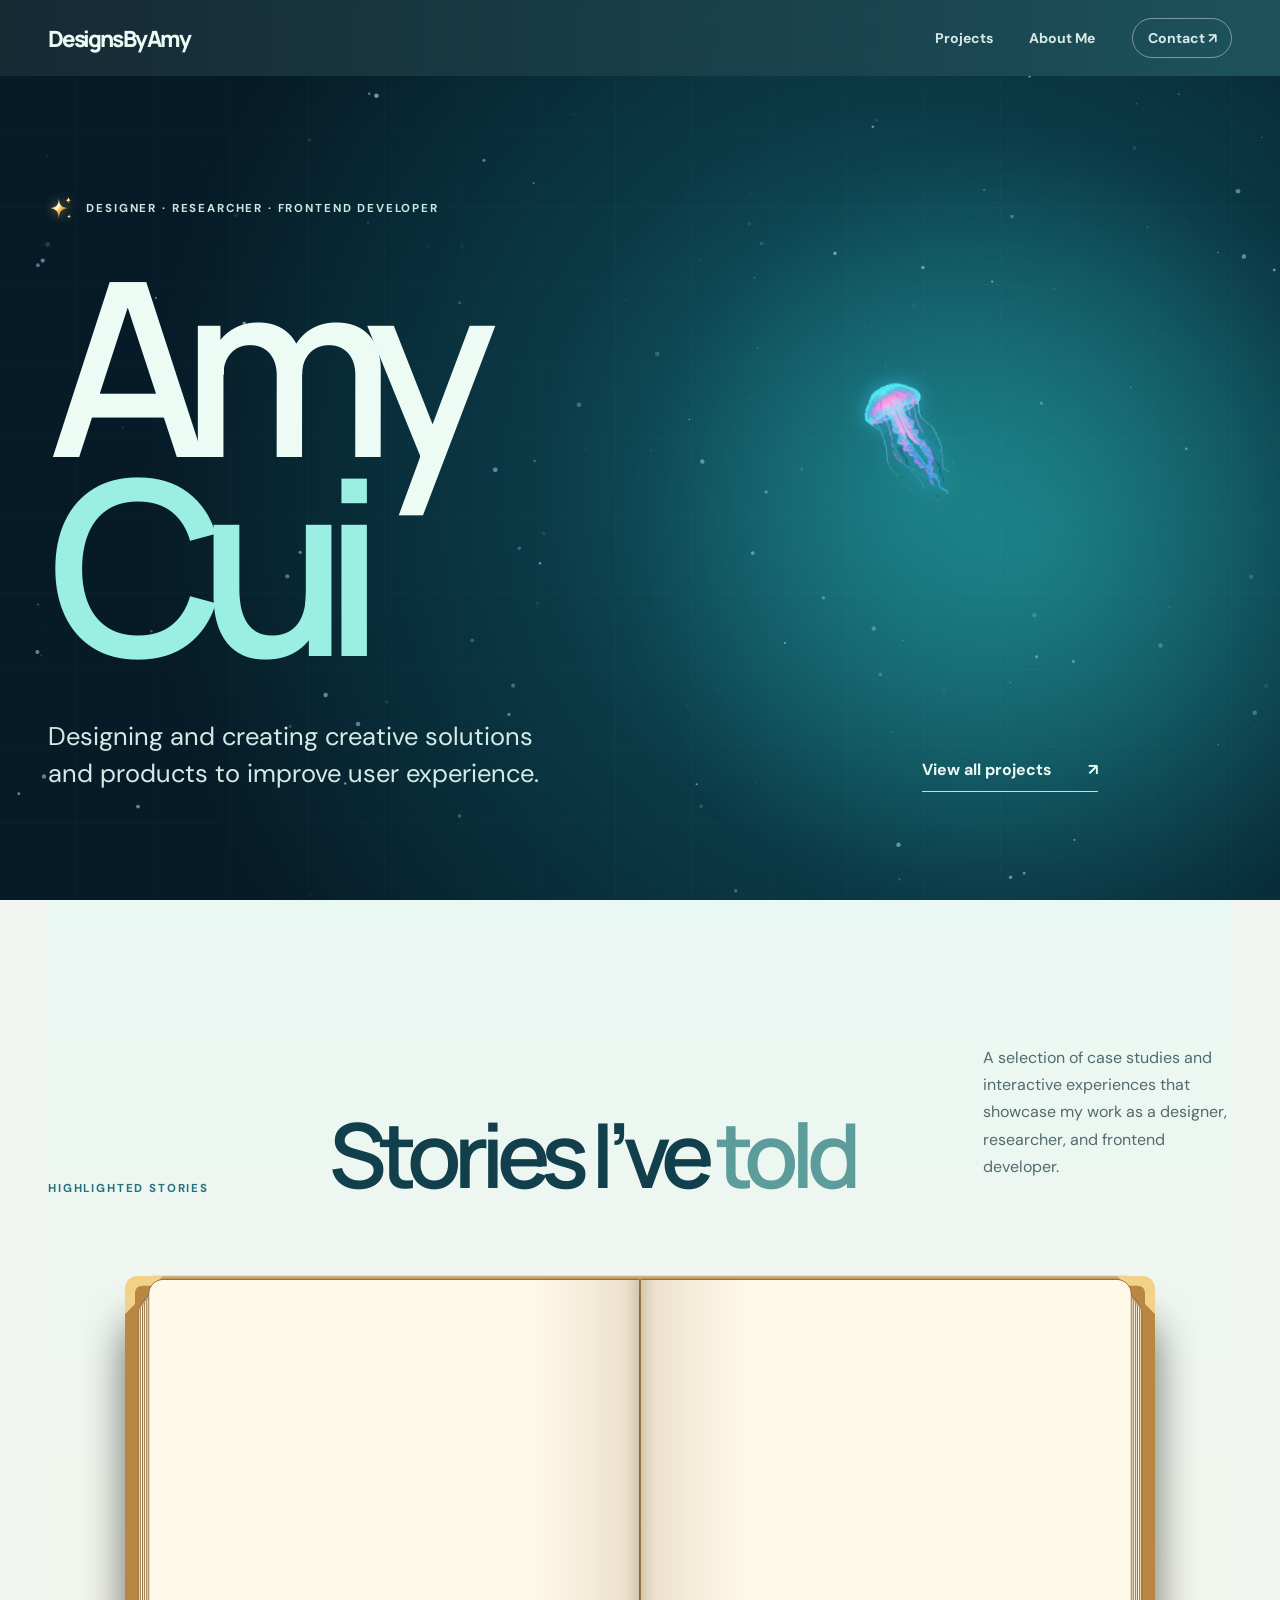
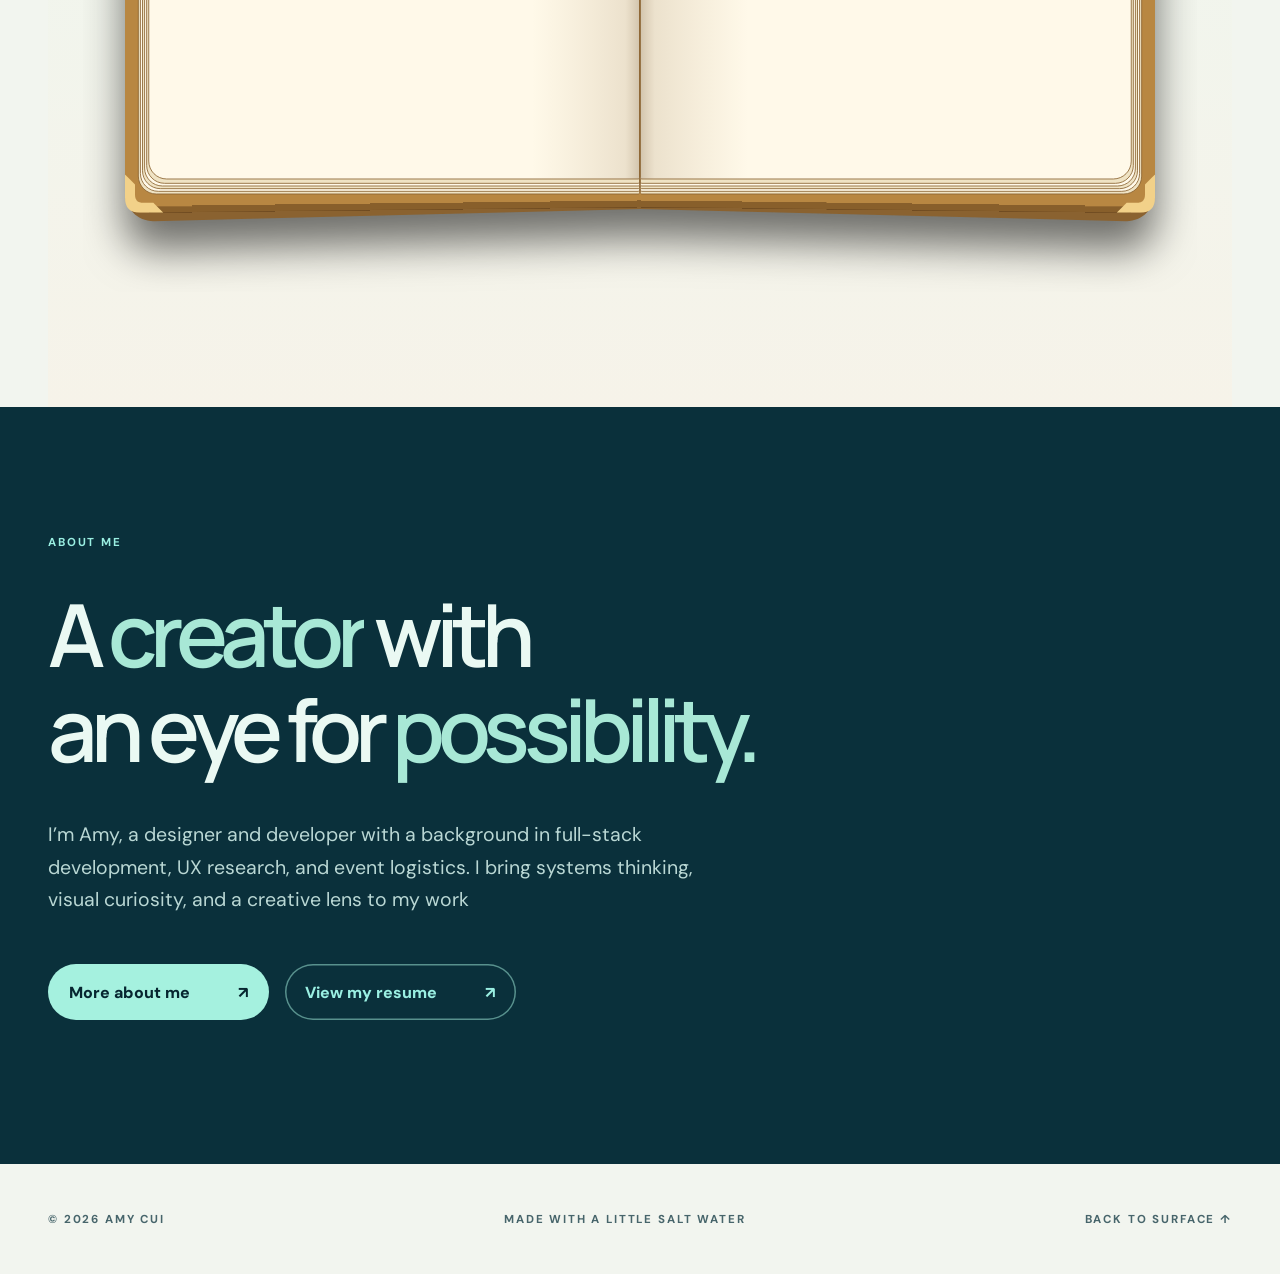
==== index.html @ 1ec5eb4d "Homepage book: cover opening, then riffle through 7 pages before the first spread The first spread, " ====
<!doctype html>
<html lang="en">
  <head>
    <meta charset="utf-8" />
    <meta name="viewport" content="width=device-width,initial-scale=1" />
    <meta name="theme-color" content="#061b27" />
    <meta
      name="description"
      content="Amy Cui — designer, researcher, and frontend developer."
    />
    <title>Amy Cui — Design in motion</title>
    <link rel="stylesheet" href="styles.css?v=41" />
    <script src="script.js?v=41" defer></script>
  </head>
  <body class="home-page">
    <a class="skip-link" href="#featured">Skip to featured projects</a>
    <div class="intro" aria-hidden="true">
      <div
        class="amy-puzzle"
        role="img"
        aria-label="Puzzle pieces spelling Amy Cui"
      >
        <svg class="puzzle-piece p1" viewBox="0 0 100 100">
          <path
            d="M8 8 H100 v27 c11.28,-13.95 24,-2.1 24,15s-12.72,28.95 -24,15 v27 H8 V8 z"
          />
          <text x="50" y="62">A</text></svg
        ><svg class="puzzle-piece p2" viewBox="0 0 100 100">
          <path
            d="M0 8 H100 v27 c11.28,-13.95 24,-2.1 24,15s-12.72,28.95 -24,15 v27 H0 v-27 c11.28,13.95 24,2.1 24,-15s-12.72,-28.95 -24,-15 v-27 z"
          />
          <text x="50" y="62">M</text></svg
        ><svg class="puzzle-piece p3" viewBox="0 0 100 100">
          <path
            d="M0 8 H92 V92 H0 v-27 c11.28,13.95 24,2.1 24,-15s-12.72,-28.95 -24,-15 v-27 z"
          />
          <text x="50" y="62">Y</text></svg
        ><svg class="puzzle-piece p4" viewBox="0 0 100 100">
          <path
            d="M8 8 H100 v27 c11.28,-13.95 24,-2.1 24,15s-12.72,28.95 -24,15 v27 H8 V8 z"
          />
          <text x="50" y="62">C</text></svg
        ><svg class="puzzle-piece p5" viewBox="0 0 100 100">
          <path
            d="M0 8 H100 v27 c11.28,-13.95 24,-2.1 24,15s-12.72,28.95 -24,15 v27 H0 v-27 c11.28,13.95 24,2.1 24,-15s-12.72,-28.95 -24,-15 v-27 z"
          />
          <text x="50" y="62">U</text></svg
        ><svg class="puzzle-piece p6" viewBox="0 0 100 100">
          <path
            d="M0 8 H92 V92 H0 v-27 c11.28,13.95 24,2.1 24,-15s-12.72,-28.95 -24,-15 v-27 z"
          />
          <text x="50" y="62">I</text>
        </svg>
      </div>
      <span>FINDING MY FIT IN LIFE</span>
    </div>
    <header class="site-nav">
      <div class="wrap nav-inner">
        <a class="logo" href="index.html" aria-label="Designs By Amy home">Designs By Amy</a>
        <nav aria-label="Main navigation">
          <a href="projects.html">Projects</a><a href="about.html">About Me</a><a href="contact.html">Contact <span aria-hidden="true">↗</span></a>
        </nav>
      </div>
    </header>
    <main>
      <section class="hero" id="top" aria-labelledby="hero-title">
        <canvas id="particles" aria-hidden="true"></canvas>
        <div class="hero-glow" aria-hidden="true"></div>
        <div class="hero-jelly" aria-hidden="true">
          <div class="jelly-body">
            <img src="assets/jellyfish.svg" alt="" /><svg
              class="jelly-bolts"
              viewBox="0 0 46.5 63.75"
              fill="none"
              stroke="#fff59a"
              stroke-width="1.2"
            >
              <path d="M2 6l4 3-3 3 4 3" />
              <path d="M44 4l-4 4 3 2-4 4" />
              <path d="M4 30l-4 4 3 2-3 4" />
              <path d="M40 32l4 4-3 2 4 4" />
            </svg>
          </div>
        </div>
        <div class="hero-inner wrap">
          <p class="eyebrow">
            <svg class="sparkle" viewBox="0 0 40 40" aria-hidden="true">
              <defs>
                <linearGradient
                  id="sparkle-metal"
                  x1="0"
                  y1="0"
                  x2=".6"
                  y2=".6"
                  spreadMethod="reflect"
                >
                  <stop offset="0" stop-color="#c4822f" />
                  <stop offset=".4" stop-color="#ffd77f" />
                  <stop offset=".55" stop-color="#fffdf0" />
                  <stop offset=".7" stop-color="#ffc659" />
                  <stop offset="1" stop-color="#d08c33" />
                  <animateTransform
                    attributeName="gradientTransform"
                    type="translate"
                    values="0 0;1.2 1.2"
                    dur="2.4s"
                    repeatCount="indefinite"
                  />
                </linearGradient>
              </defs>
              <path
                fill="url(#sparkle-metal)"
                d="M17 4C18 14 20 17 30 19 20 21 18 24 17 36 16 24 14 21 4 19 14 17 16 14 17 4Z"
              />
              <path
                class="s-small"
                fill="url(#sparkle-metal)"
                d="M32 1C32.5 5 33.5 6 37 6.5 33.5 7 32.5 8 32 12 31.5 8 30.5 7 27 6.5 30.5 6 31.5 5 32 1Z"
              />
              <path
                class="s-small"
                fill="url(#sparkle-metal)"
                d="M33 28C33.4 31 34 31.6 36.5 32 34 32.4 33.4 33 33 36 32.6 33 32 32.4 29.5 32 32 31.6 32.6 31 33 28Z"
              />
            </svg>
            DESIGNER · RESEARCHER · FRONTEND DEVELOPER
          </p>
          <h1 id="hero-title">
            <span>Amy</span><span><em>Cui</em></span>
          </h1>
          <div class="hero-bottom">
            <p>
              Designing and creating creative solutions and products to improve
              user experience.
            </p>
            <a class="explore-link" href="projects.html"
              >View all projects <span>↗</span></a
            >
          </div>
        </div>
      </section>
      <section
        class="book-stories wrap"
        id="featured"
        aria-labelledby="work-title"
      >
        <div class="story-heading reveal">
          <p class="label">HIGHLIGHTED STORIES</p>
          <h2 id="work-title">Stories I’ve <em>told</em></h2>
          <p>
            A selection of case studies and interactive experiences that
            showcase my work as a designer, researcher, and frontend developer.
          </p>
        </div>
        <div class="storybook reveal" data-storybook>
          <button
            class="book-arrow book-arrow-prev"
            type="button"
            aria-label="Previous story"
          ><svg viewBox="0 0 24 24" aria-hidden="true"><path d="M14.5 5 7.5 12l7 7"/></svg></button>
          <div class="pixel-book">
            <img class="book-art" src="assets/book-home.svg" alt="" aria-hidden="true" width="1440" height="825" />
            <div class="book-cover" aria-hidden="true"><img src="assets/book-cover.svg" alt="" /><i></i></div>
            <div
              class="book-carousel"
              tabindex="0"
              aria-label="Case studies, scroll sideways to turn the page"
            >
              <section class="book-scene" data-story="0">
                <div class="page-container">
                  <div class="book-left">
                    <img
                      class="book-page-mockup"
                      src="assets/dnd/origin-mockup.webp"
                      alt="Origin character creator shown on a desktop monitor and a phone"
                      width="871"
                      height="825"
                    />
                  </div>
                  <div class="book-right">
                    <h3>Origin</h3>
                    <p>
                      An interactive web experience that allows users to easily create
                      their own Dungeons & Dragons character, with a focus on
                      accessibility and usability.
                    </p>
                    <span class="book-tags"
                      ><b>#Frontend</b><b>#Interaction Design</b><b>#Passion Project</b></span
                    ><a class="book-cta" href="dndcreation.html">View Story <span>↗</span></a>
                  </div>
                </div>
              </section>
              <section class="book-scene" data-story="1">
                <div class="page-container">
                  <div class="book-left"></div>
                  <div class="book-right">
                    <h3>HabitU</h3>
                    <p>
                      A conceptual mobile app that helps users build healthy habits through
                      research-backed habit formation techniques and a
                      personalized experience.
                    </p>
                    <span class="book-tags"
                      ><b>#UX Research</b><b>#Product Design</b
                      ><b>#Student Project</b></span
                    ><a class="book-cta" href="habitu.html">View Story <span>↗</span></a>
                  </div>
                </div>
              </section>
              <section class="book-scene" data-story="2">
                <div class="page-container">
                  <div class="book-left">
                    <div class="book-posters">
                      <img src="assets/Graphic%20Design%20Work/tea-party.webp" alt="Tea party event poster" loading="lazy" />
                      <img src="assets/Graphic%20Design%20Work/galentines.webp" alt="Galentine's event invitation" loading="lazy" />
                      <img src="assets/Graphic%20Design%20Work/picnic-in-the-park.webp" alt="Picnic in the park event poster" loading="lazy" />
                    </div>
                  </div>
                  <div class="book-right">
                    <h3>Graphic Design</h3>
                    <p>
                      Invitations and posters made for the community events I host,
                      from potlucks and picnics to tea parties, each one setting the
                      mood before guests arrive.
                    </p>
                    <span class="book-tags"><b>#Graphic Design</b><b>#Event Branding</b><b>#Print</b></span
                    ><a class="book-cta" href="event-graphics.html">View Story <span>↗</span></a>
                  </div>
                </div>
              </section>
            </div>
            <div
              class="book-popup is-hidden"
              role="img"
              aria-label="HabitU app screens popping out of the page"
            >
              <img
                class="popup-phone-1"
                src="assets/HabitU%20Assets/habitu-phone-1.svg"
                alt=""
              /><img
                class="popup-phone-2"
                src="assets/HabitU%20Assets/habitu-phone-2.svg"
                alt=""
              /><img
                class="popup-phone-3"
                src="assets/HabitU%20Assets/habitu-phone-3.svg"
                alt=""
              />
            </div>
          </div>
          <button
            class="book-arrow book-arrow-next"
            type="button"
            aria-label="Next story"
          ><svg viewBox="0 0 24 24" aria-hidden="true"><path d="M9.5 5l7 7-7 7"/></svg></button>
        </div>
      </section>
      <section class="about-section" id="about" aria-labelledby="about-title">
        <div class="wrap about-grid">
          <p class="label">ABOUT ME</p>
          <div>
            <h2 id="about-title">
              <span class="word-article" aria-hidden="true">A</span> <span class="word-cycle" aria-hidden="true"><span><em>creator</em><em data-article="An">artist</em><em>developer</em></span></span><span class="sr-only">A creator, artist and developer</span> with<br />an eye for <em>possibility.</em>
            </h2>
            <p>
              I’m Amy, a designer and developer with a background in full-stack
              development, UX research, and event logistics. I bring systems
              thinking, visual curiosity, and a creative lens to my work
            </p>
            <div class="about-ctas">
              <a class="primary-cta" href="about.html"
                >More about me <span>↗</span></a
              ><a class="primary-cta ghost-cta" href="assets/resume.pdf" target="_blank" rel="noopener"
                >View my resume <span>↗</span></a
              >
            </div>
          </div>
        </div>
      </section>
    </main>
    <footer class="footer wrap">
      <span>© <span id="year">2026</span> AMY CUI</span
      ><span>MADE WITH A LITTLE SALT WATER</span
      ><a href="#top">BACK TO SURFACE ↑</a>
    </footer>
  </body>
</html>
---- styles.css ----
@import url("https://fonts.googleapis.com/css2?family=DM+Sans:wght@400;500;600;700&family=Manrope:wght@400;500;600;700;800&display=swap");
:root {
  --ink: #071d28;
  --deep: #061b27;
  --sea: #0d4954;
  --foam: #ecfbf4;
  --aqua: #9aefe2;
  --paper: #f2f5ef;
  --muted: #a6bec2;
  /* accent trio: tags, highlights, illustrations */
  --mint: #a8e8d6;
  --pink: #ffabf9;
  --orange: #ffbf5f;
}
* {
  box-sizing: border-box;
}
html {
  scroll-behavior: smooth;
}
body {
  margin: 0;
  background: var(--paper);
  color: var(--ink);
  font-family: "DM Sans", sans-serif;
}
a {
  color: inherit;
  text-decoration: none;
}
button {
  font: inherit;
}
::selection {
  background: var(--aqua);
  color: var(--deep);
}
.wrap {
  width: min(100% - 6rem, 1420px);
  margin-inline: auto;
}
.skip-link {
  position: absolute;
  left: 1rem;
  top: -4rem;
  background: #fff;
  padding: 0.6rem;
  z-index: 99;
}
.skip-link:focus {
  top: 1rem;
}
.site-nav {
  height: 76px;
  position: sticky;
  top: 0;
  z-index: 20;
  background: linear-gradient(90deg, #061b27ef, #0b4450ec);
  color: var(--foam);
  backdrop-filter: blur(14px);
}
.nav-inner {
  height: 100%;
  display: flex;
  align-items: center;
  justify-content: space-between;
}
.logo {
  font:
    800 1.4rem Manrope,
    sans-serif;
  letter-spacing: -0.1em;
}
.logo span {
  font-size: 0.8rem;
  color: var(--aqua);
  vertical-align: top;
  margin-left: 0.25rem;
}
.site-nav nav {
  display: flex;
  gap: 2.3rem;
  align-items: center;
  font-size: 0.88rem;
  font-weight: 700;
}
.site-nav nav a {
  opacity: 0.9;
}
.site-nav nav a:hover {
  color: var(--aqua);
}
.site-nav nav a:last-child {
  border: 1px solid #fff7;
  border-radius: 100px;
  padding: 0.65rem 0.9rem;
}
.hero {
  /* sized by both width and height so the whole hero fits short, wide screens */
  --hero-size: clamp(4.5rem, min(20vw, 27svh), 21rem);
  min-height: calc(100svh - 76px);
  display: flex;
  flex-direction: column;
  position: relative;
  overflow: hidden;
  isolation: isolate;
  background: radial-gradient(
    circle at 72% 50%,
    #176d78,
    #0b3a47 38%,
    #061b27 77%
  );
  color: var(--foam);
}
.hero:after,
.project-visual:before {
  content: "";
  position: absolute;
  inset: 0;
  background:
    repeating-linear-gradient(0deg, transparent 0 76px, #ffffff09 77px),
    repeating-linear-gradient(90deg, transparent 0 76px, #ffffff09 77px);
  pointer-events: none;
}
.hero canvas {
  position: absolute;
  inset: 0;
  width: 100%;
  height: 100%;
  z-index: 0;
}
.hero-glow {
  position: absolute;
  width: 65vw;
  height: 65vw;
  left: 48%;
  top: 6%;
  border-radius: 50%;
  background: radial-gradient(circle, #25a2a288, transparent 67%);
  filter: blur(25px);
}
.hero-inner {
  position: relative;
  z-index: 1;
  flex: 1;
  display: flex;
  flex-direction: column;
  justify-content: center;
  padding-block: 4rem;
}
.eyebrow,
.label,
.project-meta,
.visual-no,
.hero-side-note,
.hero-coordinate,
.footer,
.case-index {
  font-size: 0.72rem;
  font-weight: 700;
  letter-spacing: 0.16em;
}
.eyebrow {
  display: flex;
  gap: 0.8rem;
  align-items: center;
  color: #c7e9e1;
}
.pulse {
  width: 7px;
  height: 7px;
  border-radius: 50%;
  background: var(--aqua);
  box-shadow:
    0 0 0 8px #a8f6df20,
    0 0 20px var(--aqua);
}
.hero h1 {
  font:
    600 var(--hero-size) / 0.82 Manrope,
    sans-serif;
  letter-spacing: -0.11em;
  margin: 2rem 0 3.4rem;
}
.hero h1 > span {
  display: block;
}
.hero h1 > span:last-child {
  display: flex;
  align-items: flex-start;
}
.hero h1 em {
  font-style: normal;
  color: var(--aqua);
}
.jellyfish {
  width: clamp(3.5rem, 6vw, 6.5rem);
  height: auto;
  margin: 0.05em 0 0 0.35em;
  overflow: visible;
  animation: jelly-float 5s ease-in-out infinite;
}
.jellyfish path:last-child {
  animation: jelly-wiggle 2s ease-in-out infinite;
}
@keyframes jelly-float {
  50% {
    transform: translateY(-18px) rotate(4deg);
  }
}
@keyframes jelly-wiggle {
  50% {
    transform: translateX(3px);
  }
}
.hero-bottom {
  display: flex;
  justify-content: space-between;
  align-items: end;
  gap: 2rem;
  max-width: 1050px;
}
.hero-bottom p {
  max-width: 530px;
  margin: 0;
  font-size: clamp(1.22rem, 2vw, 1.65rem);
  line-height: 1.45;
  color: #d4eae5;
}
.explore-link {
  white-space: nowrap;
  border-bottom: 1px solid #bde5db;
  padding-bottom: 0.7rem;
  font-weight: 700;
}
.explore-link span {
  margin-left: 2rem;
}
.hero-side-note {
  position: absolute;
  z-index: 2;
  right: 2.2rem;
  top: 45%;
  writing-mode: vertical-rl;
  color: #c0ded9;
}
.hero-coordinate {
  position: absolute;
  z-index: 2;
  bottom: 1.7rem;
  right: 3rem;
  color: #a2c3c4;
}
.intro {
  position: fixed;
  z-index: 50;
  inset: 0;
  background: var(--deep);
  color: #b9e8df;
  display: flex;
  align-items: center;
  justify-content: center;
  flex-direction: column;
  gap: 2.3rem;
  pointer-events: none;
  animation: intro-out 0.8s 2.7s forwards;
}
.amy-puzzle {
  display: flex;
  gap: 0.03em;
  font:
    800 clamp(7rem, 19vw, 17rem)/0.74 Manrope,
    sans-serif;
  letter-spacing: -0.16em;
  color: #83dbc9;
}
.amy-puzzle .piece {
  display: inline-block;
  opacity: 0;
  border: 4px solid #d2fff2;
  border-radius: 16%;
  padding: 0.08em 0.14em;
  box-shadow:
    inset 0 0 0 2px #5ebca8,
    0 0 45px #7de4cf52;
  animation: amy-lock 0.55s cubic-bezier(0.2, 0.8, 0.2, 1) forwards;
}
.pa {
  --x: -100vw;
  --y: -24vh;
  animation-delay: 0.15s;
}
.pm {
  --x: 0;
  --y: -85vh;
  animation-delay: 0.45s;
}
.py {
  --x: 100vw;
  --y: 28vh;
  animation-delay: 0.75s;
}
.intro > span {
  font-size: 0.7rem;
  text-transform: uppercase;
  letter-spacing: 0.35em;
  animation: fade-in 0.8s 1s both;
}
@keyframes amy-lock {
  from {
    opacity: 0;
    transform: translate(var(--x), var(--y)) rotate(24deg);
  }
  to {
    opacity: 1;
    transform: none;
  }
}
@keyframes fade-in {
  from {
    opacity: 0;
  }
  to {
    opacity: 1;
  }
}
@keyframes intro-out {
  to {
    opacity: 0;
    visibility: hidden;
  }
}
.work-section,
.page-content {
  padding-block: 7rem;
}
.section-heading {
  display: grid;
  grid-template-columns: 1fr 2.4fr 1fr;
  align-items: end;
  gap: 2rem;
  margin-bottom: 4.5rem;
}
.label {
  margin: 0;
  color: #23727d;
}
.section-heading h2,
.about-section h2 {
  font:
    600 clamp(3.4rem, 6.8vw, 7.2rem)/0.98 Manrope,
    sans-serif;
  letter-spacing: -0.08em;
  margin: 0;
}
.section-heading h2 em,
.about-section h2 em {
  font-style: normal;
  color: #237987;
}
.section-heading > p:last-child {
  line-height: 1.7;
  color: #536a6b;
}
.project-list,
.project-page-grid {
  display: grid;
  grid-template-columns: 1fr 1fr;
  gap: 2rem;
}
.project {
  min-width: 0;
  background: #fff;
  display: flex;
  flex-direction: column;
  overflow: hidden;
  transition:
    transform 0.35s,
    box-shadow 0.35s;
}
.project:hover {
  transform: translateY(-8px);
  box-shadow: 0 22px 55px #0a34421c;
}
.project.featured {
  grid-column: 1/-1;
  display: grid;
  grid-template-columns: 1.25fr 1fr;
}
.project-visual {
  min-height: 360px;
  position: relative;
  overflow: hidden;
  isolation: isolate;
}
.featured .project-visual {
  min-height: 560px;
}
.visual-no {
  position: absolute;
  z-index: 3;
  top: 2rem;
  left: 2rem;
  color: #e4fff1;
}
.habitu-visual {
  background: radial-gradient(
    circle at 54% 52%,
    #267b83,
    #0e4b58 43%,
    #082935 80%
  );
}
.orbital {
  position: absolute;
  border: 1px solid #8dcec575;
  border-radius: 50%;
  aspect-ratio: 1;
  left: 50%;
  top: 50%;
  transform: translate(-50%, -50%);
}
.orbital-one {
  width: 85%;
  animation: orbit 25s linear infinite;
}
.orbital-two {
  width: 62%;
  border-style: dashed;
  animation: orbit 18s linear infinite reverse;
}
@keyframes orbit {
  to {
    transform: translate(-50%, -50%) rotate(360deg);
  }
}
.visual-core {
  position: absolute;
  width: min(75%, 520px);
  left: 50%;
  top: 51%;
  transform: translate(-50%, -50%) rotate(-6deg);
  box-shadow: 0 32px 75px #00192290;
  border: 8px solid #e5efea;
  border-radius: 12px;
  overflow: hidden;
}
.visual-core img {
  display: block;
  width: 100%;
}
.character-visual {
  background: radial-gradient(circle at 50% 60%, #816b91, #304665 55%, #122d45);
}
.rune {
  position: absolute;
  left: 50%;
  top: 50%;
  transform: translate(-50%, -50%);
  font-size: 13rem;
  color: #d8f8d7;
  text-shadow: 0 0 55px #a9f8d6;
  animation: float 5s ease-in-out infinite;
}
.rune-orbit {
  position: absolute;
  inset: 13%;
  border: 1px solid #d7f5e07a;
  border-radius: 50%;
  transform: rotateX(70deg) rotate(-20deg);
}
@keyframes float {
  50% {
    transform: translate(-50%, -54%) rotate(8deg);
  }
}
.coming-visual {
  background: radial-gradient(circle at 50% 55%, #315f6b, #113544 58%, #071e2b);
}
.coming-mark {
  position: absolute;
  left: 50%;
  top: 50%;
  transform: translate(-50%, -50%);
  font:
    400 12rem/1 Manrope,
    sans-serif;
  color: #bdf9e4;
  text-shadow: 0 0 55px #a5f1df80;
  animation: float 5s ease-in-out infinite;
}
.project-tags {
  position: absolute;
  z-index: 4;
  bottom: 1.6rem;
  left: 1.8rem;
  display: flex;
  flex-wrap: wrap;
  gap: 0.45rem;
  max-width: 80%;
}
.project-tags b {
  background: #ffffffee;
  color: #0a4752;
  border-radius: 100px;
  padding: 0.48rem 0.72rem;
  font-size: 0.68rem;
  letter-spacing: 0.03em;
  box-shadow: 0 5px 18px #00263336;
}
.project-copy {
  padding: 2.6rem 2.8rem 3rem;
  display: flex;
  flex-direction: column;
}
.featured .project-copy {
  justify-content: center;
  padding: clamp(2.5rem, 5vw, 6rem);
}
.project-meta {
  display: flex;
  gap: 1.5rem;
  flex-wrap: wrap;
  color: #367780;
}
.project-meta span:first-child {
  color: #839392;
}
.project h3 {
  font:
    600 clamp(2.3rem, 3.8vw, 4.5rem)/1.04 Manrope,
    sans-serif;
  letter-spacing: -0.07em;
  margin: 2.2rem 0 1rem;
  display: flex;
  justify-content: space-between;
}
.project-copy > p {
  font-size: 1.06rem;
  line-height: 1.65;
  color: #526568;
  margin: 0 0 2.4rem;
}
.project-cta {
  margin-top: auto;
  font-weight: 700;
  border-bottom: 1px solid #aac1bc;
  padding-bottom: 0.8rem;
  display: flex;
  justify-content: space-between;
}
.about-section {
  background: #0a303b;
  color: #eaf9f3;
  padding: 8rem 0 9rem;
}
.about-grid {
  display: grid;
  gap: 2rem;
}
.about-ctas {
  display: flex;
  flex-wrap: wrap;
  gap: 1rem;
}
.primary-cta.ghost-cta {
  background: transparent;
  color: var(--aqua);
  box-shadow: inset 0 0 0 1.5px #a5f1df80;
}
.primary-cta.ghost-cta:hover,
.primary-cta.ghost-cta:focus-visible {
  background: #a5f1df;
  color: #062630;
  box-shadow: 0 10px 24px #00000040;
}
.about-grid .label {
  color: var(--aqua);
}
.about-section h2 em {
  color: var(--mint);
}
.about-grid > div > p {
  font-size: 1.22rem;
  line-height: 1.65;
  color: #b9d7d4;
  max-width: 690px;
  margin: 3rem 0;
}
.primary-cta {
  display: inline-flex;
  gap: 3rem;
  align-items: center;
  padding: 1.1rem 1.3rem;
  border-radius: 100px;
  background: #a5f1df;
  color: #062630;
  font-weight: 800;
  transition: transform 0.2s, background 0.2s, box-shadow 0.2s, color 0.2s;
}
.primary-cta span {
  transition: transform 0.2s;
}
.primary-cta:hover,
.primary-cta:focus-visible {
  background: #d2fbf0;
  transform: translateY(-3px);
  box-shadow: 0 10px 24px #00000040;
}
.primary-cta:hover span,
.primary-cta:focus-visible span {
  transform: translate(3px, -3px);
}
.footer {
  min-height: 110px;
  display: flex;
  justify-content: space-between;
  gap: 2rem;
  align-items: center;
  color: #47656b;
}
.reveal {
  opacity: 0;
  transform: translateY(30px);
  transition:
    opacity 0.8s,
    transform 0.8s;
}
.reveal.visible {
  opacity: 1;
  transform: none;
}
.page-hero {
  padding: 8rem 0 5rem;
  background: radial-gradient(circle at 77% 15%, #1a7681, #0a3441 43%, #061b27);
  color: #effdf5;
}
.page-hero h1 {
  font:
    600 clamp(4rem, 10vw, 10rem)/0.95 Manrope,
    sans-serif;
  letter-spacing: -0.09em;
  margin: 1.2rem 0;
}
.page-hero h1 em {
  font-style: normal;
  color: #a5f1df;
}
.page-hero p {
  max-width: 620px;
  font-size: 1.15rem;
  line-height: 1.7;
  color: #c6e7df;
}
.page-hero .eyebrow {
  font-size: 0.72rem;
}
.project-page-grid .project {
  min-height: 530px;
}
.event-graphic {
  background: linear-gradient(135deg, #ccf1e1, #d9eff4 46%, #649ba1);
  color: #0b4350;
}
.event-graphic:after {
  content: "EVENT\A GRAPHICS";
  white-space: pre;
  position: absolute;
  left: 2rem;
  top: 50%;
  transform: translateY(-50%);
  font:
    800 clamp(3rem, 7vw, 7rem)/0.82 Manrope,
    sans-serif;
  letter-spacing: -0.1em;
}
.about-page {
  background: #eef3ee;
}
.journey-intro h2,
.contact-grid h2 {
  font:
    600 clamp(3rem, 6vw, 6rem)/1 Manrope,
    sans-serif;
  letter-spacing: -0.08em;
  margin: 0;
}
.journey-intro p {
  font-size: 1.15rem;
  line-height: 1.75;
  color: #49666b;
  max-width: 680px;
}
.journey-section {
  background: #0a303b;
  color: #effdf5;
  padding: 7rem 0;
}
.journey-intro p {
  color: #c0dbd6;
}
.journey-board {
  margin-top: 4rem;
  position: relative;
  min-height: 420px;
  border: 1px solid #77aaa5;
  background: linear-gradient(135deg, #0a4350, #0e2739);
  padding: 3rem;
  overflow: hidden;
}
.journey-stops {
  display: grid;
  grid-template-columns: repeat(5, 1fr);
  position: relative;
  height: 340px;
  align-items: center;
  gap: 1rem;
}
.journey-stop {
  border: 0;
  border-radius: 50%;
  width: 84px;
  height: 84px;
  background: #effdf5;
  color: #0b4952;
  font:
    800 0.72rem/1.2 "DM Sans",
    sans-serif;
  letter-spacing: 0.06em;
  padding: 0.7rem;
  cursor: pointer;
  transition:
    transform 0.25s,
    background 0.25s;
  box-shadow: 0 8px 22px #00192266;
}
.journey-stop:nth-child(even) {
  align-self: end;
}
.journey-stop:hover,
.journey-stop.active {
  transform: scale(1.12);
  background: #a5f1df;
}
.journey-detail {
  position: relative;
  margin-top: 1.6rem;
  background: #effdf5;
  color: #0b3540;
  padding: 1.3rem 1.5rem;
  max-width: 720px;
  font-size: 1.05rem;
  line-height: 1.6;
}
.contact-grid {
  display: grid;
  grid-template-columns: 1.4fr 1fr;
  gap: 5rem;
  align-items: start;
}
.contact-list {
  display: grid;
  gap: 1rem;
}
.contact-list a {
  background: #fff;
  padding: 1.35rem 1.45rem;
  display: flex;
  justify-content: space-between;
  font-weight: 700;
  box-shadow: 0 10px 25px #09313a12;
}
.resume-note {
  padding: 1.5rem;
  border-left: 3px solid #50a8a4;
  background: #dff0e8;
  line-height: 1.6;
}
@media (max-width: 900px) {
  .wrap {
    width: min(100% - 3rem, 1420px);
  }
  .project.featured {
    grid-template-columns: 1fr;
  }
  .section-heading {
    grid-template-columns: 1fr 2fr;
  }
  .section-heading > p:last-child {
    grid-column: 2;
  }
  .hero-side-note {
    display: none;
  }
}
@media (max-width: 700px) {
  .wrap {
    width: min(100% - 2.25rem, 1420px);
  }
  .site-nav nav {
    gap: 0.8rem;
    font-size: 0.7rem;
  }
  .site-nav nav a:last-child {
    padding: 0.55rem 0.6rem;
  }
  .hero {
    --hero-size: clamp(4.5rem, min(24vw, 20svh), 9rem);
  }
  .hero h1 {
    margin: 2rem 0;
  }
  .jellyfish {
    width: 3.5rem;
  }
  .hero-bottom {
    display: block;
  }
  .hero-bottom p {
    margin-bottom: 2rem;
    font-size: 1.18rem;
  }
  .hero-coordinate {
    left: 1.2rem;
    right: auto;
  }
  .section-heading {
    display: block;
    margin-bottom: 3rem;
  }
  .section-heading h2 {
    margin: 1rem 0;
  }
  .project-list,
  .project-page-grid,
  .contact-grid {
    grid-template-columns: 1fr;
  }
  .project.featured {
    grid-column: auto;
  }
  .featured .project-visual,
  .project-visual {
    min-height: 340px;
  }
  .project-copy,
  .featured .project-copy {
    padding: 2rem;
  }
  .project-tags {
    left: 1rem;
    bottom: 1rem;
  }
  .project-tags b {
    font-size: 0.56rem;
  }
  .about-grid {
    display: block;
  }
  .about-section {
    padding: 5rem 0;
  }
  .footer {
    padding-block: 2rem;
    min-height: 0;
    display: grid;
    gap: 0.75rem;
    font-size: 0.62rem;
  }
  .footer span:nth-child(2) {
    display: none;
  }
  .page-hero {
    padding: 6rem 0 4rem;
  }
  .journey-board {
    padding: 1.2rem;
  }
  .journey-stops {
    gap: 0.3rem;
    height: 220px;
  }
  .journey-stop {
    width: 54px;
    height: 54px;
    font-size: 0.5rem;
  }
  .journey-detail {
    font-size: 0.95rem;
  }
  .amy-puzzle {
    font-size: 7rem;
  }
}
@media (prefers-reduced-motion: reduce) {
  html {
    scroll-behavior: auto;
  }
  .intro {
    display: none;
  }
  .reveal {
    opacity: 1;
    transform: none;
  }
  * {
    transition-duration: 0.01ms !important;
    animation-duration: 0.01ms !important;
  }
}
/* Six-piece launch puzzle */
.amy-puzzle {
  display: grid;
  grid-template-columns: repeat(3, clamp(5.4rem, 11vw, 9.5rem));
  grid-template-rows: repeat(2, clamp(5.4rem, 11vw, 9.5rem));
  gap: 0;
  font-size: initial;
  letter-spacing: 0;
  color: initial;
}
.puzzle-piece {
  width: 100%;
  height: 100%;
  overflow: visible;
  opacity: 0;
  filter: drop-shadow(0 0 18px #7de4cf62);
  animation: puzzle-lock 0.52s cubic-bezier(0.2, 0.8, 0.2, 1) forwards;
}
.puzzle-piece path {
  fill: #70d6c2;
  stroke: #d4fff2;
  stroke-width: 3;
  stroke-linejoin: round;
}
.puzzle-piece text {
  fill: #062630;
  font:
    800 42px Manrope,
    sans-serif;
  text-anchor: middle;
}
.p1 {
  --x: -105vw;
  --y: -26vh;
  --r: -30deg;
  animation-delay: 0.08s;
}
.p2 {
  --x: 0;
  --y: -92vh;
  --r: 18deg;
  animation-delay: 0.32s;
}
.p3 {
  --x: 105vw;
  --y: -34vh;
  --r: 31deg;
  animation-delay: 0.56s;
}
.p4 {
  --x: -100vw;
  --y: 40vh;
  --r: 21deg;
  animation-delay: 0.8s;
}
.p5 {
  --x: 0;
  --y: 94vh;
  --r: -21deg;
  animation-delay: 1.04s;
}
.p6 {
  --x: 100vw;
  --y: 42vh;
  --r: -28deg;
  animation-delay: 1.28s;
}
@keyframes puzzle-lock {
  from {
    opacity: 0;
    transform: translate(var(--x), var(--y)) rotate(var(--r)) scale(0.75);
  }
  to {
    opacity: 1;
    transform: none;
  }
}
@media (max-width: 700px) {
  .amy-puzzle {
    grid-template-columns: repeat(3, 5.15rem);
    grid-template-rows: repeat(2, 5.15rem);
  }
}

/* Pixel jellyfish and pop-up storybook */
.hero .jellyfish{display:none}.book-stories{padding-block:8rem;background:linear-gradient(180deg,#eaf8f3 0%,#f6f3e9 100%)}.story-heading{display:grid;grid-template-columns:1fr 2.5fr 1fr;align-items:end;gap:2rem;margin-bottom:4rem}.story-heading h2{font:600 clamp(3.4rem,7vw,7.6rem)/.95 Manrope,sans-serif;letter-spacing:-.09em;margin:0;color:#113f4c}.story-heading h2 em{font-style:normal;color:#5c9d9b}.story-heading>p:last-child{line-height:1.7;color:#526b6e}.storybook{position:relative;padding:1.25rem 4.8rem 3.6rem}.book-arrow{position:absolute;z-index:10;top:50%;width:4rem;aspect-ratio:1;display:grid;place-items:center;padding:0;border:1.5px solid #ffffffd0;border-radius:50%;cursor:pointer;background:radial-gradient(circle at 32% 26%,#ffffffa0,#e8f1f540 40%,#b9cdd866 75%,#9fb8c680);-webkit-backdrop-filter:blur(10px) saturate(1.3);backdrop-filter:blur(10px) saturate(1.3);box-shadow:inset 0 2px 4px #fffd,inset 0 -6px 12px #5a7d8c1f,0 6px 16px #0a3b5a24;transform:translateY(-50%);transition:transform .2s,background .2s}.book-arrow svg{width:46%;fill:none;stroke:#fff;stroke-width:2.6;stroke-linecap:round;stroke-linejoin:round;filter:drop-shadow(0 1px 1.5px #0a3b5a66)}.book-arrow:hover,.book-arrow:focus-visible{transform:translateY(-50%) scale(1.07);outline:none;background:radial-gradient(circle at 32% 26%,#ffffffd0,#ffffff60 40%,#dbe8ee60 75%,#c7d9e270)}.book-arrow-prev{left:0}.book-arrow-next{right:0}@media(max-width:850px){.story-heading{display:block}.story-heading h2{margin:1rem 0}.book-stories{padding-block:5rem}}@media(max-width:560px){.storybook{padding-inline:2.4rem}.book-arrow{width:3rem;font-size:1.5rem}}


/* Scrollable scrapbook journey */
.scrapbook-section{background:#f5f0e5;color:#172d35;padding:6rem 0 9rem;overflow:hidden}.scrapbook{width:min(100% - 3rem,860px);margin:auto;position:relative}.scrapbook:before{content:"";position:absolute;inset:0 -18vw;background-image:radial-gradient(#bda98a38 .7px,transparent .7px);background-size:9px 9px;pointer-events:none}.scrapbook-heading{position:relative;z-index:1;margin:0 0 3rem}.scrapbook-heading h2{margin:.6rem 0;font:800 clamp(2.5rem,5vw,4.3rem)/.9 Manrope,sans-serif;letter-spacing:-.08em;color:#12354b}.scrapbook-heading p:last-child{max-width:440px;line-height:1.55}.scrap-memory{position:relative;z-index:1;display:grid;grid-template-columns:190px 1fr;gap:2rem;align-items:center;margin:3.5rem 0 6rem}.scrap-copy{font-size:.88rem;line-height:1.55;color:#1d3b56}.scrap-year{display:block;margin-bottom:.65rem;font-size:.65rem;letter-spacing:.12em;font-weight:800;color:#092d5c}.scrap-copy p{margin:0}.scrap-photos{position:relative;min-height:210px;display:flex;align-items:flex-start}.photo-placeholder{width:142px;height:164px;margin:0 -15px 0 0;padding:10px;background:#fff;box-shadow:3px 8px 13px #573d282e;transform-origin:center;display:grid;place-items:center;position:relative;z-index:1}.photo-placeholder:after{content:"";position:absolute;inset:10px;background:linear-gradient(135deg,#c8e4e3,#aed0bd 48%,#d6bb9d);opacity:.92}.photo-placeholder span{position:relative;z-index:1;text-align:center;font:700 .53rem/1.45 'DM Sans',sans-serif;letter-spacing:.09em;color:#294b59}.photo-placeholder:nth-child(2){z-index:2}.photo-placeholder:nth-child(3){z-index:3}.photo-placeholder:nth-child(4){z-index:4}.tilt-left{transform:rotate(-8deg)}.tilt-right{transform:rotate(7deg)}.landscape{width:180px;height:132px}.tall{width:155px;height:205px}.memory-early .scrap-photos{margin-top:-1.7rem}.memory-nature{grid-template-columns:170px 1fr;margin-left:5%}.memory-queens{grid-template-columns:1fr 230px;margin-left:17%;margin-right:5%;align-items:end}.memory-queens .scrap-copy{order:2}.memory-community{grid-template-columns:190px 1fr;margin-left:3%}.memory-ux{grid-template-columns:1fr 230px;margin-left:22%;margin-right:5%}.memory-ux .scrap-copy{order:2}.photo-cluster-two{justify-content:center}.photo-cluster-three{padding-top:1rem}.scrap-line{position:absolute;z-index:0;fill:none;stroke:#183d60;stroke-width:1.5;stroke-dasharray:2 6;opacity:.8}.scrap-line path{animation:scrap-dash 9s linear infinite}.line-one{left:11%;top:21%;width:140px}.line-two{right:8%;top:39%;width:145px}.line-three{left:17%;top:64%;width:130px}@keyframes scrap-dash{to{stroke-dashoffset:-90}}.scrapbook-end{position:relative;z-index:1;text-align:center;margin-top:-1.5rem;font:700 1rem/1.35 'DM Sans',sans-serif;color:#173d59}.scribble-heart{display:block;font:500 5rem/1 cursive;transform:rotate(-14deg);color:#1d405f}.scrap-memory.photos-in .photo-placeholder{animation:photo-settle .75s both}.scrap-memory.photos-in .photo-placeholder:nth-child(2){animation-delay:.12s}.scrap-memory.photos-in .photo-placeholder:nth-child(3){animation-delay:.24s}.scrap-memory.photos-in .photo-placeholder:nth-child(4){animation-delay:.36s}@keyframes photo-settle{from{opacity:0;transform:translateY(30px) rotate(0) scale(.87)}to{opacity:1}}@media(max-width:650px){.scrapbook{width:min(100% - 2.25rem,860px)}.scrap-memory,.memory-nature,.memory-queens,.memory-community,.memory-ux{display:flex;flex-direction:column;align-items:flex-start;margin:3rem 0 5rem}.memory-queens .scrap-copy,.memory-ux .scrap-copy{order:initial}.scrap-copy{max-width:260px}.scrap-photos{min-height:170px;width:100%}.photo-placeholder{width:104px;height:128px}.landscape{width:135px;height:100px}.tall{width:120px;height:160px}.line-one{top:19%}.line-two{top:44%}.line-three{top:68%}}

/* Animated resume paper airplane */
.resume-flight{position:relative;height:210px;margin-top:2rem;overflow:visible}
.resume-airplane{
  position:absolute;left:-12%;top:36%;width:285px;height:190px;display:block;z-index:2;cursor:pointer;
  animation:resume-flight-across 7s cubic-bezier(.45,.05,.55,.95) infinite;transition:filter .25s ease
}
.resume-plane-svg{display:block;width:100%;height:100%;object-fit:contain;filter:drop-shadow(0 14px 10px #0b4a5638);transform:rotate(-2deg)}
.resume-airplane:hover,.resume-airplane:focus-visible{animation-play-state:paused;filter:drop-shadow(0 18px 18px #0b4a5648);outline:none}
.resume-airplane:focus-visible .resume-plane-svg{outline:3px solid var(--aqua);outline-offset:7px;border-radius:8px}
.resume-flight-hint{position:absolute;left:8%;bottom:-1rem;font-size:.68rem;font-weight:800;letter-spacing:.12em;text-transform:uppercase;color:#518086;opacity:.75}
@keyframes resume-flight-across{
  0%{left:-12%;top:36%;opacity:0;transform:rotate(-8deg) scale(.82)}
  9%{opacity:1}
  42%{left:40%;top:28%;transform:rotate(0deg) scale(1)}
  72%{left:76%;top:8%;transform:rotate(-8deg) scale(1.02)}
  91%{left:96%;top:-6%;opacity:1;transform:rotate(-13deg) scale(1)}
  100%{left:104%;top:-12%;opacity:0;transform:rotate(-16deg) scale(.92)}
}
@media(max-width:700px){
  .resume-flight{height:175px}
  .resume-airplane{width:190px;height:130px}
  .resume-flight-hint{left:0}
}
/* Eyebrow sparkle: metallic gradient with a sweeping shine (gradient animates inside the SVG) */
.sparkle{width:1.6rem;height:1.6rem;flex:none;overflow:visible;filter:drop-shadow(0 0 6px #ffd98a88);animation:sparkle-twinkle 2.6s ease-in-out infinite}
.sparkle .s-small{transform-box:fill-box;transform-origin:center;animation:sparkle-twinkle 1.8s ease-in-out infinite reverse}
@keyframes sparkle-twinkle{50%{transform:scale(.82) rotate(12deg)}}

/* Hero jellyfish: JS moves .hero-jelly (wander / follow cursor), CSS handles bob + shock */
/* 1ex in the h1 font = the height of the "m" in Amy */
.hero-jelly{position:absolute;z-index:3;left:0;top:0;font:600 var(--hero-size) Manrope,sans-serif;height:1.04ex;pointer-events:none;will-change:transform;transform:translate(70vw,30vh)}
.jelly-body{position:relative;height:100%;animation:jelly-bob 2.4s ease-in-out infinite;filter:drop-shadow(0 0 10px #3cc8ff88)}
.jelly-body img{display:block;height:100%;width:auto}
.jelly-bolts{position:absolute;inset:0;width:100%;height:100%;overflow:visible}
.jelly-bolts{opacity:0}
@keyframes jelly-bob{0%,100%{transform:translateY(0) scaleY(1)}35%{transform:translateY(-6px) scaleY(.92)}}
.hero-jelly.is-shocked .jelly-body{animation:jelly-shock-shake .1s steps(2) infinite,jelly-shock-flash .2s steps(2) infinite}
.hero-jelly.is-shocked .jelly-bolts{animation:jelly-bolts .16s steps(2) infinite}
@keyframes jelly-shock-shake{0%{transform:translate(-3px,1px) rotate(-4deg)}100%{transform:translate(3px,-2px) rotate(4deg)}}
@keyframes jelly-shock-flash{
  0%{filter:brightness(2.6) drop-shadow(0 0 10px #fff7b0) drop-shadow(0 0 28px #ffe14d)}
  100%{filter:brightness(1.5) saturate(2) hue-rotate(-150deg) drop-shadow(0 0 16px #fff36b)}
}
@keyframes jelly-bolts{0%{opacity:1}100%{opacity:.15;transform:scale(1.08)}}

/* Storybook: Amy's open-book art (assets/book-home.svg) with the project spreads scrolling over its pages,
   plus a cover-and-pages opening */
.storybook{padding:1rem 4.8rem 3.6rem}
.pixel-book{
  /* The element is the book's cover box: 1236x654 at (102,86) in the 1440x825 art.
     --s (px per art unit) is set by script.js. */
  --s:.8;
  position:relative;isolation:isolate;margin:0 auto;
  width:calc(1236px * var(--s));height:calc(654px * var(--s));
  font:calc(var(--s) * 15.6px)/1.6 "DM Sans",sans-serif;
  color:#333;
}
.book-art{position:absolute;z-index:0;left:-8.252%;top:-13.15%;width:116.5%;height:126.15%;max-width:none;pointer-events:none}
.book-carousel{
  position:absolute;z-index:1;inset:1.2% 2.4% 7.8% 2.4%;display:grid;grid:1fr / auto-flow 100%;
  overflow-x:auto;overflow-y:hidden;scroll-snap-type:x mandatory;overscroll-behavior-x:contain;
  scroll-behavior:smooth;scrollbar-width:none;outline:none
}
.book-carousel::-webkit-scrollbar{display:none}
.book-carousel{transition:opacity .22s}
.storybook.is-turning .book-carousel{opacity:0}
.book-art.is-mirrored{transform:scaleX(-1)}
.book-scene{position:relative;scroll-snap-align:start;scroll-snap-stop:always}
.page-container{display:flex;gap:3em;height:100%}
.book-left,.book-right{flex:1;min-width:0;position:relative;display:flex;flex-direction:column;align-items:flex-start;padding:1.4em 0 2.6em 1.4em}
.book-right{padding:1.8em 2.2em 4em 1.4em}
.book-page-placeholder{flex:1;width:100%}
.book-posters{position:relative;flex:1;width:100%}
.book-posters img{position:absolute;top:50%;left:50%;width:42%;border-radius:4px;box-shadow:0 14px 22px #173e4840;translate:-50% -50%}
.book-posters img:nth-child(1){rotate:-9deg;margin-left:-22%}
.book-posters img:nth-child(2){z-index:1;margin-top:-2%}
.book-posters img:nth-child(3){rotate:8deg;margin-left:22%}
.book-page-mockup{margin:auto -10% auto -2.5%;width:112%;max-width:none;height:auto;filter:drop-shadow(0 18px 16px #173e4840)}
.book-index{font-size:.7em;font-weight:800;letter-spacing:.16em;color:#4c8c8a}
.book-right h3{font:700 3.2em/.92 Manrope,sans-serif;letter-spacing:-.09em;margin:.35em 0 .4em;color:#184a55}
.book-right p{margin:0;text-align:justify;hyphens:auto}
.book-tags{display:flex;flex-wrap:wrap;gap:.4em;margin:1em 0}
.book-tags b{font-size:.7em;padding:.45em .8em;border-radius:99px;background:rgb(21,78,88);color:#e6faf3}
.book-cta{margin-top:auto;display:inline-flex;align-items:center;gap:1.4em;padding:.85em 1.5em;border-radius:99px;background:#a5f1df;color:#062630;font-size:1.15em;font-weight:800;box-shadow:0 .35em 0 #2c7375,0 .8em 1.2em #154e5833;transition:transform .2s,box-shadow .2s}
.book-cta:hover{transform:translateY(-2px);box-shadow:0 .45em 0 #2c7375,0 1em 1.4em #154e5844}
@supports (animation-timeline:scroll()){
  .page-container{animation:stay-centered linear both;animation-timeline:view(x)}
}
/* keep the spread still while the page turns, fading the old spread out and the new one in.
   Faded-out spreads overlap the visible one, so they are hidden too, or they would catch its clicks. */
@keyframes stay-centered{
  entry 0%{opacity:0;translate:-100%;visibility:hidden}
  entry 75%{opacity:0;translate:-25%;visibility:hidden}
  entry 100%{opacity:1;translate:0%;visibility:visible}
  exit 0%{opacity:1;translate:0%;visibility:visible}
  exit 50%{opacity:0;translate:50%;visibility:hidden}
  exit 100%{opacity:0;translate:100%;visibility:hidden}
}

/* Opening: the book starts closed (only the front cover, over the right half), the cover swings
   open on the spine, the left page appears once it passes upright, and the first spread fades in */
.book-cover{position:absolute;z-index:3;left:50%;top:0;width:50%;height:100.15%;transform-origin:0 50%;transform-style:preserve-3d;pointer-events:none}
.book-cover img,.book-cover i{position:absolute;inset:0;width:100%;height:100%}
.book-cover img{filter:drop-shadow(0 18px 22px #173e4855)}
.book-cover i{opacity:0;border-radius:6% 0 0 6%/3.5% 0 0 3.5%;background:linear-gradient(90deg,#7a5528,#8a6230 12%,#9b7037)}
.storybook:not(.is-opened) .book-art{clip-path:inset(0 0 0 50%)}
.storybook.is-opened .book-art{animation:book-reveal-left 1.1s .25s both}
.storybook.is-opened .book-cover{animation:book-cover-open 1.1s .25s cubic-bezier(.45,.05,.3,1) forwards,book-fade-out .3s 1.35s forwards}
/* front face until the cover passes upright, then its inside lining */
.storybook.is-opened .book-cover img{animation:book-face-out 1.1s .25s cubic-bezier(.45,.05,.3,1) forwards}
.storybook.is-opened .book-cover i{animation:book-face-in 1.1s .25s cubic-bezier(.45,.05,.3,1) forwards}
@keyframes book-face-out{0%,49%{opacity:1}50%,100%{opacity:0}}
@keyframes book-face-in{0%,49%{opacity:0}50%,100%{opacity:1}}
@keyframes book-cover-open{from{transform:perspective(2600px) rotateY(0)}to{transform:perspective(2600px) rotateY(-180deg)}}
@keyframes book-reveal-left{0%,48%{clip-path:inset(0 0 0 50%)}49%,100%{clip-path:inset(0)}}
@keyframes book-fade-out{to{opacity:0;visibility:hidden}}
@keyframes book-fade-in{from{opacity:0}}
.storybook:not(.is-opened) :is(.book-carousel,.book-arrow){opacity:0}
.storybook:not(.is-ready) :is(.book-carousel,.book-arrow){opacity:0}
.storybook.is-ready :is(.book-carousel,.book-arrow){animation:book-fade-in .5s both}

/* Popup phones: sit over the first spread's left page and pop out of it after the book has opened.
   Phone offsets come from habitu-popup.svg, cropped to the phones' bounding box (819x555). */
.book-popup{position:absolute;z-index:3;left:26.1%;top:50%;width:52%;aspect-ratio:819/555;translate:-50% -50%;pointer-events:none;transition:opacity .2s}
.book-popup.is-hidden{opacity:0}
.book-popup img{position:absolute;height:auto;max-width:none;opacity:0;transform-origin:50% 100%;filter:drop-shadow(0 30px 24px #173e4855) drop-shadow(0 8px 6px #173e4830)}
.book-popup .popup-phone-1{left:0;top:24.14%;width:57.8%;--d:0s}
.book-popup .popup-phone-2{left:25.37%;top:0;width:51.16%;--d:.15s}
.book-popup .popup-phone-3{left:46.52%;top:13.35%;width:53.52%;--d:.3s}
/* short pause after the book finishes opening (~2.6s) before the phones rise */
.storybook.is-ready .book-popup img{animation:book-phone-pop .9s cubic-bezier(.3,1.35,.5,1) calc(.8s + var(--d)) both}
.storybook .book-popup.is-revealing img{animation:book-phone-pop .8s cubic-bezier(.3,1.35,.5,1) calc(.15s + var(--d)) both}
@keyframes book-phone-pop{
  0%{opacity:0;transform:translateY(35%) scale(.45)}
  40%{opacity:1}
  100%{opacity:1;transform:none}
}

/* Phones: one page per card instead of the open-book spread */
@media(max-width:700px){
  .storybook{padding:0 0 5rem}
  .pixel-book{width:100%;height:auto;font-size:15px}
  .book-art,.book-cover{display:none}
  .book-carousel{height:auto}
  .page-container{flex-direction:column;gap:0;height:100%;background:#fff9e9;border:8px solid #b88742;border-radius:8px;animation:none!important}
  .book-left{flex:none;min-height:0;aspect-ratio:1.3;padding:1rem}
  [data-story="1"] .book-left{aspect-ratio:1.12}
  [data-story="0"] .book-left{aspect-ratio:1}
  .book-page-mockup{margin:auto;width:100%}
  .book-right{padding:0 1rem 2.6rem}
  .book-popup{left:-2%;top:6px;width:104%;translate:none}
  .book-carousel{position:relative;inset:auto}
  .book-arrow{top:auto;bottom:0;transform:none}
  .book-arrow:hover{transform:scale(1.07)}
  .storybook :is(.book-art,.book-carousel,.book-arrow),.storybook .book-popup img{opacity:1!important;animation:none!important;transition:none}
}
@media(prefers-reduced-motion:reduce){
  .book-cover{display:none}
  .storybook .book-art{clip-path:none!important;animation:none!important}
  .storybook :is(.book-art,.book-carousel,.book-arrow),.book-popup img{opacity:1!important;transition:none}
  .storybook :is(.book-carousel,.book-arrow),.book-popup img{animation:none!important}
}

/* Resume popup on the contact page */
.resume-dialog{width:min(900px,94vw);height:min(92svh,1150px);padding:0;border:0;border-radius:16px;background:#fff9e9;color:#173d59;box-shadow:0 30px 80px #061b2766;overflow:hidden}
.resume-dialog[open]{display:flex;flex-direction:column}
.resume-dialog::backdrop{background:#061b27b3;backdrop-filter:blur(3px)}
.resume-dialog-bar{display:flex;align-items:center;gap:1.2rem;padding:.8rem 1rem .8rem 1.4rem;border-bottom:1px solid #e3d7b8}
.resume-dialog-bar strong{margin-right:auto;font:800 .78rem "DM Sans",sans-serif;letter-spacing:.16em;text-transform:uppercase}
.resume-dialog-bar a{font-weight:700;color:#155866;border-bottom:2px solid #83b7ad}
.resume-dialog-bar form{margin:0}
.resume-dialog-bar button{width:2.4rem;height:2.4rem;border:0;border-radius:50%;background:#2c7375;color:#fff8de;font-size:1rem;cursor:pointer}
.resume-dialog-bar button:hover{background:#50a99f}
.resume-pages{flex:1;overflow-y:auto;padding:1rem;display:grid;gap:1rem;background:#e9e2cf}
.resume-pages img{display:block;width:100%;height:auto;background:#fff;box-shadow:0 4px 14px #173e4826}

/* About title: "creator / artist / developer" slide in turn (script.js sets --i and the width) */
.word-cycle{display:inline-block;vertical-align:-.22em;height:1.2em;overflow:hidden;transition:width .45s cubic-bezier(.3,.7,.3,1)}
.word-cycle>span{display:grid;justify-items:start;transform:translateY(calc(var(--i, 0) * -1.2em));transition:transform .55s cubic-bezier(.5,1.4,.5,1)}
.word-cycle em{display:block;width:max-content;line-height:1.2em}
.about-section .word-cycle em:nth-child(2){color:var(--pink)}
.about-section .word-cycle em:nth-child(3){color:var(--orange)}
.sr-only{position:absolute;width:1px;height:1px;overflow:hidden;clip-path:inset(50%);white-space:nowrap}
/* keep "A developer with" on one line on narrow screens so the cycle never reflows */
.about-section h2{font-size:min(clamp(3.4rem,6.8vw,7.2rem),11.4vw)}

/* About journey map: real photos in the scrapbook frames, a path that draws itself as you scroll,
   and a doodle icon that travels each leg (positions set by script.js) */
.photo-placeholder.has-photo:after{display:none}
.photo-placeholder.has-photo img{position:absolute;inset:10px;display:block;width:calc(100% - 20px);height:calc(100% - 20px);object-fit:cover}
.photo-placeholder.square{width:150px;height:150px}
.photo-cluster-many{flex-wrap:wrap;row-gap:.9rem}
.photo-placeholder.mystery span{font:600 4.2rem/1 Manrope,sans-serif;letter-spacing:0;color:#45585c;transform-origin:50% 85%;animation:mystery-wiggle 1.6s ease-in-out infinite}
.photo-placeholder.mystery:nth-child(2) span{animation-delay:-.8s}
@keyframes mystery-wiggle{0%,100%{transform:rotate(-9deg)}50%{transform:rotate(9deg) translateY(-3px)}}
.journey-path{position:absolute;inset:0;width:100%;height:100%;overflow:visible;pointer-events:none;z-index:0}
.journey-line{fill:none;stroke:#183d60;stroke-width:2.2;stroke-dasharray:3 8;stroke-linecap:round;opacity:.85}
.journey-draw{fill:none;stroke:#fff;stroke-width:8}
.journey-icon{position:absolute;left:0;top:0;z-index:5;width:46px;height:46px;margin:-23px 0 0 -23px;opacity:0;pointer-events:none;transition:opacity .35s;filter:drop-shadow(0 3px 0 #fff) drop-shadow(0 -2px 0 #fff)}
.journey-icon.is-on{opacity:1}
.journey-icon svg{display:block;width:100%;height:100%;overflow:visible;animation:icon-bob 2.2s ease-in-out infinite}
.journey-icon .tint{fill:currentColor;fill-opacity:.16}
@keyframes icon-bob{50%{transform:translateY(-3px) rotate(-4deg)}}
@media(max-width:650px){.photo-placeholder.square{width:112px;height:112px}.photo-placeholder.mystery span{font-size:3rem}}
@media(prefers-reduced-motion:reduce){.photo-placeholder.mystery span,.journey-icon svg{animation:none}}
@media(max-width:1000px){.scrap-memory{padding-left:34px}.journey-icon{width:32px;height:32px;margin:-16px 0 0 -16px}}

/* journey: text is always there; each chapter's photos fade in once the path reaches it (script.js adds .photos-in) */
.scrap-memory:not(.photos-in) .photo-placeholder{opacity:0}
.scrap-memory.photos-in .photo-placeholder:nth-child(5){animation-delay:.48s}
/* 2025: full-width chapter with two hand-drawn speech bubbles */
.memory-2025{display:block;margin-left:3%;margin-right:3%}
.memory-2025 .scrap-copy p+p{margin-top:1rem}
.speech-row{display:flex;justify-content:center;gap:1rem;margin:1.8rem 0 1rem}
.speech-bubble{position:relative;width:220px;aspect-ratio:220/170;margin:0;display:grid;place-items:center;padding:0 34px 40px;text-align:center;font:800 1.05rem/1.3 Manrope,sans-serif;color:#12354b}
.speech-bubble svg{position:absolute;inset:0;width:100%;height:100%;overflow:visible;fill:none;stroke:#1d3b56;stroke-width:1.6;stroke-linejoin:round;animation:bubble-wiggle .5s steps(1) infinite}
.speech-bubble span{position:relative}
.speech-reply{margin-top:4.5rem}
.speech-reply svg{transform:scaleX(-1);animation-delay:-.25s}
@keyframes bubble-wiggle{0%{filter:url(#wiggle-0)}20%{filter:url(#wiggle-1)}40%{filter:url(#wiggle-2)}60%{filter:url(#wiggle-3)}80%{filter:url(#wiggle-4)}}
.scrap-closing{max-width:640px;margin:0 auto;text-align:center;font-size:.92rem;line-height:1.75;color:#1d3b56}
.scrap-closing u{text-underline-offset:3px}
@media(max-width:650px){.speech-row{gap:.2rem}.speech-bubble{width:160px;font-size:.85rem;padding:0 24px 30px}.speech-reply{margin-top:3rem}.memory-2025{margin:3rem 0 5rem}}
@media(prefers-reduced-motion:reduce){.speech-bubble svg{animation:none}.scrap-memory .photo-placeholder{opacity:1}}
/* journey chapters laid out like the Wix page: photos-first chapters, a right-aligned 2020 */
.scrap-memory.stack{display:flex;flex-direction:column;align-items:flex-start;gap:1.6rem}
.scrap-memory.stack .scrap-copy{max-width:560px}
.scrap-copy.align-right{align-self:flex-end;text-align:right;max-width:360px}
.memory-2020{margin-left:6%;margin-right:4%}
.memory-2020 .photo-cluster-two{align-self:center}
.memory-community{margin-left:0}
.scrap-copy p+p{margin-top:1rem}
.scrap-year{font-size:.8rem;letter-spacing:.04em}
@media(max-width:650px){.scrap-copy.align-right{align-self:flex-start;text-align:left}.memory-2020{margin:3rem 0 5rem}}
/* first chapter is shown as-is; every later chapter reveals its text together with its photos */
.memory-early .photo-placeholder{opacity:1!important;animation:none!important}
.scrap-memory:not(.memory-early)>:is(.scrap-copy,.scrap-closing){transition:opacity .7s ease,transform .7s ease}
.scrap-memory:not(.memory-early):not(.photos-in)>:is(.scrap-copy,.scrap-closing){opacity:0;transform:translateY(18px)}
.photo-break{flex-basis:100%;height:0}
.memory-ux{margin-left:6%}
@media(max-width:650px){.memory-nature .photo-placeholder.square{width:100px;height:100px}}
@media(prefers-reduced-motion:reduce){.scrap-memory>:is(.scrap-copy,.speech-row,.scrap-closing){opacity:1!important;transform:none!important}}
.memory-early .scrap-photos{margin-top:0}
.scrap-memory.stack .scrap-copy{order:0}
@media(max-width:650px){.memory-early .photo-placeholder{width:84px;height:104px}}
/* speech bubbles appear one by one as the icon passes them (script.js adds .is-in) */
.speech-bubble{transition:opacity .5s ease,transform .6s cubic-bezier(.3,1.5,.5,1)}
.speech-bubble:not(.is-in){opacity:0;transform:translateY(14px) scale(.85)}
.memory-ux .scrap-photos{align-self:center;width:auto}
@media(prefers-reduced-motion:reduce){.speech-bubble{opacity:1!important;transform:none!important}}

/* Hobby tarot (about hero): a deck of face-down cards cycles across the book; picking one
   lifts it to the centre, light blooms from the jellyfish, flashes white and flips to the hobby.
   Card positions come from script.js (--x/--y in % of the stage, --r rotation, --sc scale, --o opacity). */
.tarot{margin-top:2.5rem}
.tarot-stage{position:relative;max-width:1440px;margin:0 auto;aspect-ratio:1440/820;container-type:inline-size}
.tarot-book{position:absolute;inset:0;width:100%;height:100%}
.tarot-title,.tarot-sub{position:absolute;width:1px;height:1px;overflow:hidden;clip-path:inset(50%);margin:0}
.tarot-deck{list-style:none;margin:0;padding:0}
.tarot-deck li{display:contents}
.tarot-card{--x:50;--y:48;--r:0deg;--sc:1;--o:0;position:absolute;z-index:1;left:calc(var(--x) * 1%);top:calc(var(--y) * 1%);width:15.5%;aspect-ratio:2/3;padding:0;border:0;background:none;cursor:pointer;
  translate:-50% -50%;rotate:var(--r);scale:var(--sc);opacity:var(--o);perspective:1200px;
  transition:translate .25s,filter .3s}
/* only the lift to and from the centre is eased; the drift is set every frame by script.js */
.tarot-card.is-moving{transition:left .7s cubic-bezier(.45,0,.2,1),top .7s cubic-bezier(.45,0,.2,1),rotate .7s,scale .7s cubic-bezier(.3,1.2,.5,1),opacity .4s,translate .25s}
.tarot-card[data-hidden]{pointer-events:none}
.tarot-card:not(.is-picked):hover,.tarot-card:not(.is-picked):focus-visible{translate:-50% calc(-50% - 16px);rotate:0deg;outline:none;z-index:2}
.tarot-card:focus-visible .tc-inner{box-shadow:0 0 0 3px var(--aqua),0 18px 30px #0008}
.tc-inner{position:absolute;inset:0;border-radius:16.667%/11.111%;transform-style:preserve-3d;transition:transform .6s cubic-bezier(.4,0,.2,1),box-shadow .4s;box-shadow:0 16px 24px #0007}
.tc-back,.tc-front{position:absolute;inset:0;border-radius:inherit;backface-visibility:hidden;overflow:hidden}
.tc-back{background:url(assets/about/tarot/back.webp) center/cover;box-shadow:inset 0 0 0 1.5px #ffffff45}
.tc-front{transform:rotateY(180deg)}
.tc-front img{width:100%;height:100%;display:block}
/* light: blooms from the jellyfish, then spreads to fill the card, then washes it out to white */
.tc-back::before,.tc-back::after{content:"";position:absolute;pointer-events:none;opacity:0}
.tc-back::before{left:53%;top:57%;width:60%;aspect-ratio:1;translate:-50% -50%;scale:0;border-radius:50%;
  background:radial-gradient(circle,#fff 0,#e4fbff 14%,#9aefe2b0 36%,#9aefe240 55%,#9aefe200 72%);transition:scale .35s cubic-bezier(.3,0,.4,1),opacity .2s}
.tc-back::after{inset:0;background:#fff;transition:opacity .18s}
.is-glow .tc-back::before{opacity:1;scale:1}
.is-glow .tc-inner{box-shadow:0 0 30px 4px #9aefe2aa,0 16px 24px #0007}
.is-radiate .tc-back::before{scale:3.4;opacity:.92;transition-duration:.45s}
.is-radiate .tc-inner{box-shadow:0 0 50px 12px #9aefe2,0 0 16px 2px #fff}
.is-flash .tc-back::after{opacity:1}
.is-flash .tc-inner{box-shadow:0 0 40px 14px #fff,0 0 100px 30px #9aefe2cc}
.is-flipped .tc-inner{transform:rotateY(180deg);box-shadow:0 0 34px 4px #9aefe288,0 18px 30px #0008}
.tarot-card.is-picked{z-index:20;cursor:zoom-out}
.tarot-card.is-dim:not([data-hidden]){filter:brightness(.55) saturate(.6)}
.tc-spark{position:absolute;left:50%;top:50%;width:14%;aspect-ratio:1;pointer-events:none;translate:-50% -50%;
  background:radial-gradient(circle,#fff6d8 0 18%,#f2c46a 30%,transparent 62%);clip-path:polygon(50% 0,60% 40%,100% 50%,60% 60%,50% 100%,40% 60%,0 50%,40% 40%);
  animation:tc-spark .9s cubic-bezier(.2,.7,.3,1) var(--d,0s) both}
@keyframes tc-spark{0%{opacity:0;transform:translate(0,0) scale(.2)}20%{opacity:1}100%{opacity:0;transform:translate(var(--dx),var(--dy)) scale(1) rotate(90deg)}}
.tarot-dots{display:none}

/* Phones: a single page book (drawn in CSS) with the centre card large and its neighbours peeking in */
@media(max-width:700px){
  .tarot{margin-top:2rem}
  .tarot-stage{aspect-ratio:auto;height:520px;border-radius:22px;background:#fff9e9;overflow:hidden;
    box-shadow:0 0 0 8px #c99a52,0 0 0 9px #8a6230,inset 0 0 0 1px #8a623055,inset -6px 0 0 -3px #efe3c4,0 14px 0 6px #8a6230,0 30px 40px #000a;margin:0 10px}
  .tarot-book{display:none}
  .tarot-title,.tarot-sub{position:static;width:auto;height:auto;clip-path:none;text-align:center}
  .tarot-title{margin:26px 0 4px;font:800 30px/1 Manrope,sans-serif;letter-spacing:-.04em;color:#0d4954}
  .tarot .tarot-sub{margin:0;font:800 10px "DM Sans",sans-serif;letter-spacing:.16em;text-transform:uppercase;color:#8a6230}
  .tarot-card{width:52%}
  .tarot-dots{display:flex;justify-content:center;gap:7px;position:absolute;left:0;right:0;bottom:22px}
  .tarot-dots i{width:7px;height:7px;border-radius:50%;border:1.5px solid #8a6230;transition:background .3s}
  .tarot-dots i.on{background:#8a6230}
  .tarot-stage::after{content:"";position:absolute;left:12%;right:12%;bottom:46px;height:2px;background:#8a6230;opacity:.6}
}
@media(prefers-reduced-motion:reduce){.tarot-card,.tc-inner,.tc-back::before,.tc-back::after{transition:none!important}.tc-spark{display:none}}
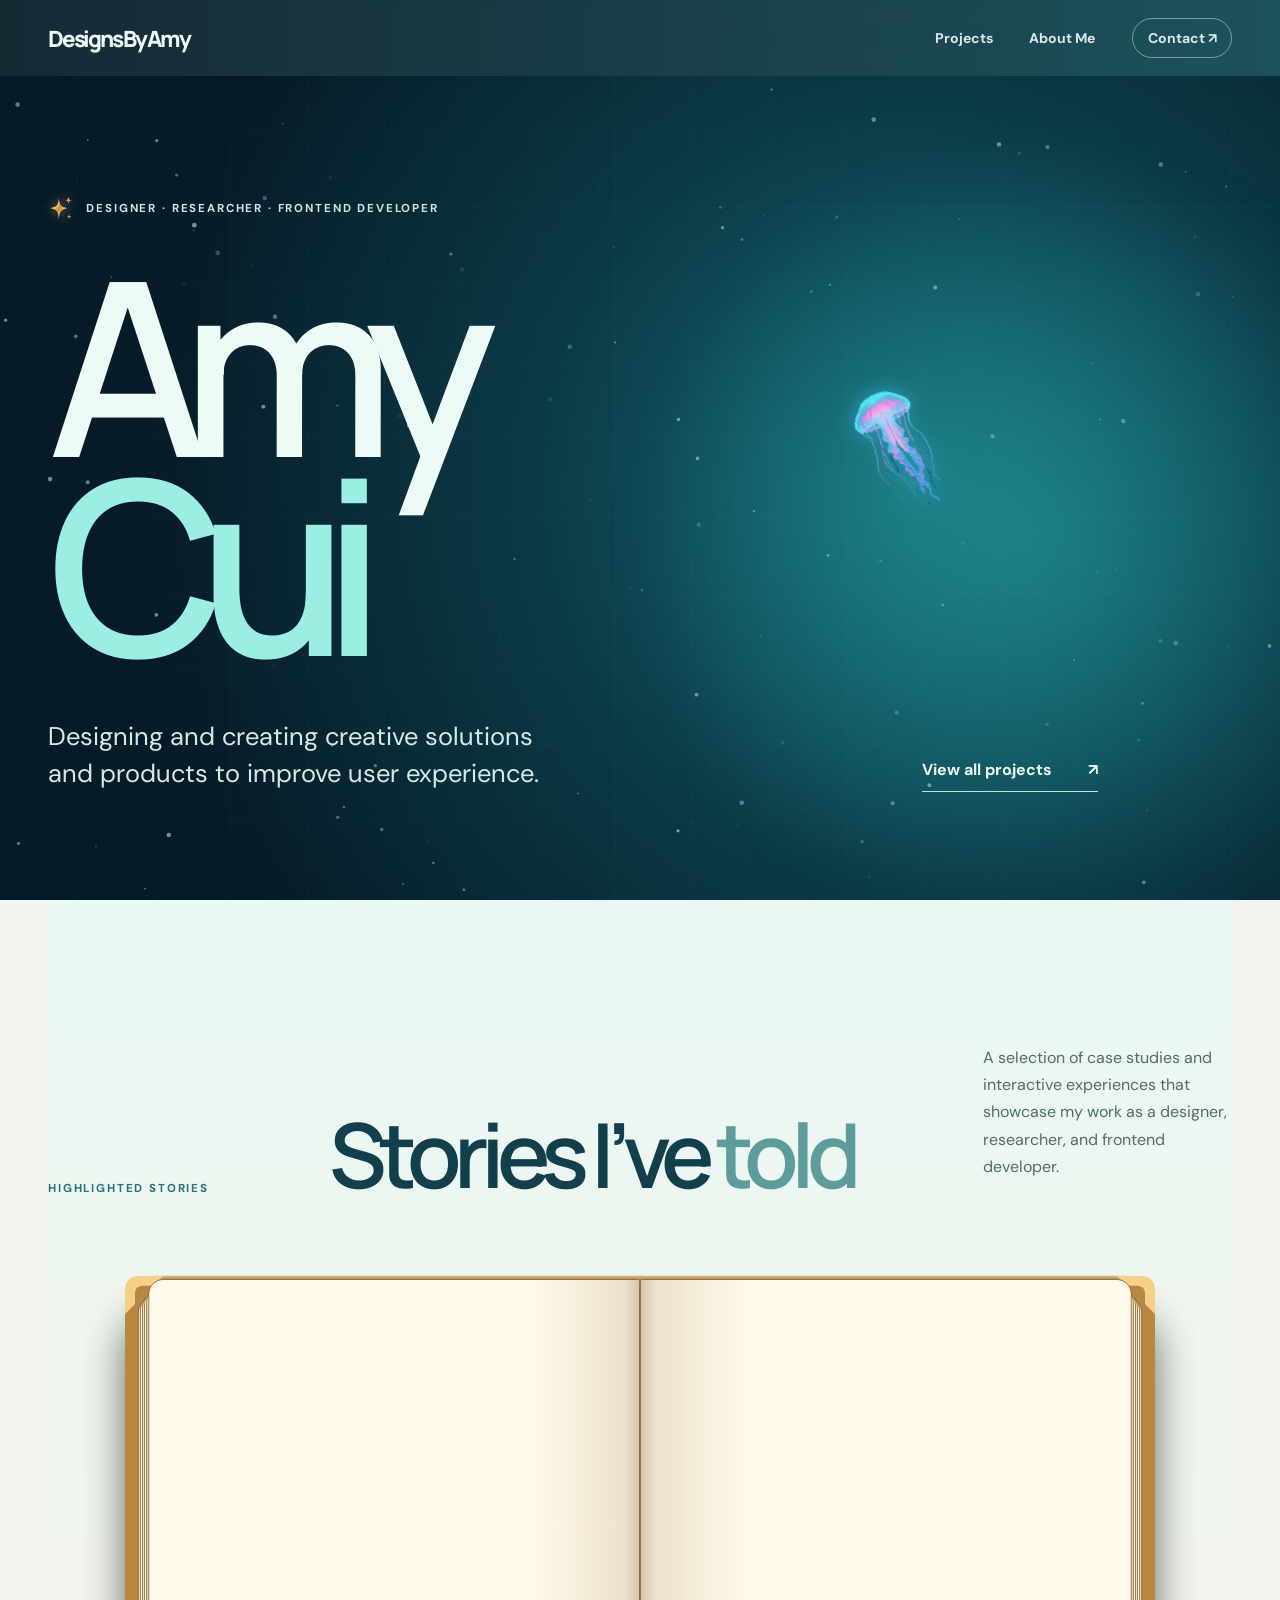
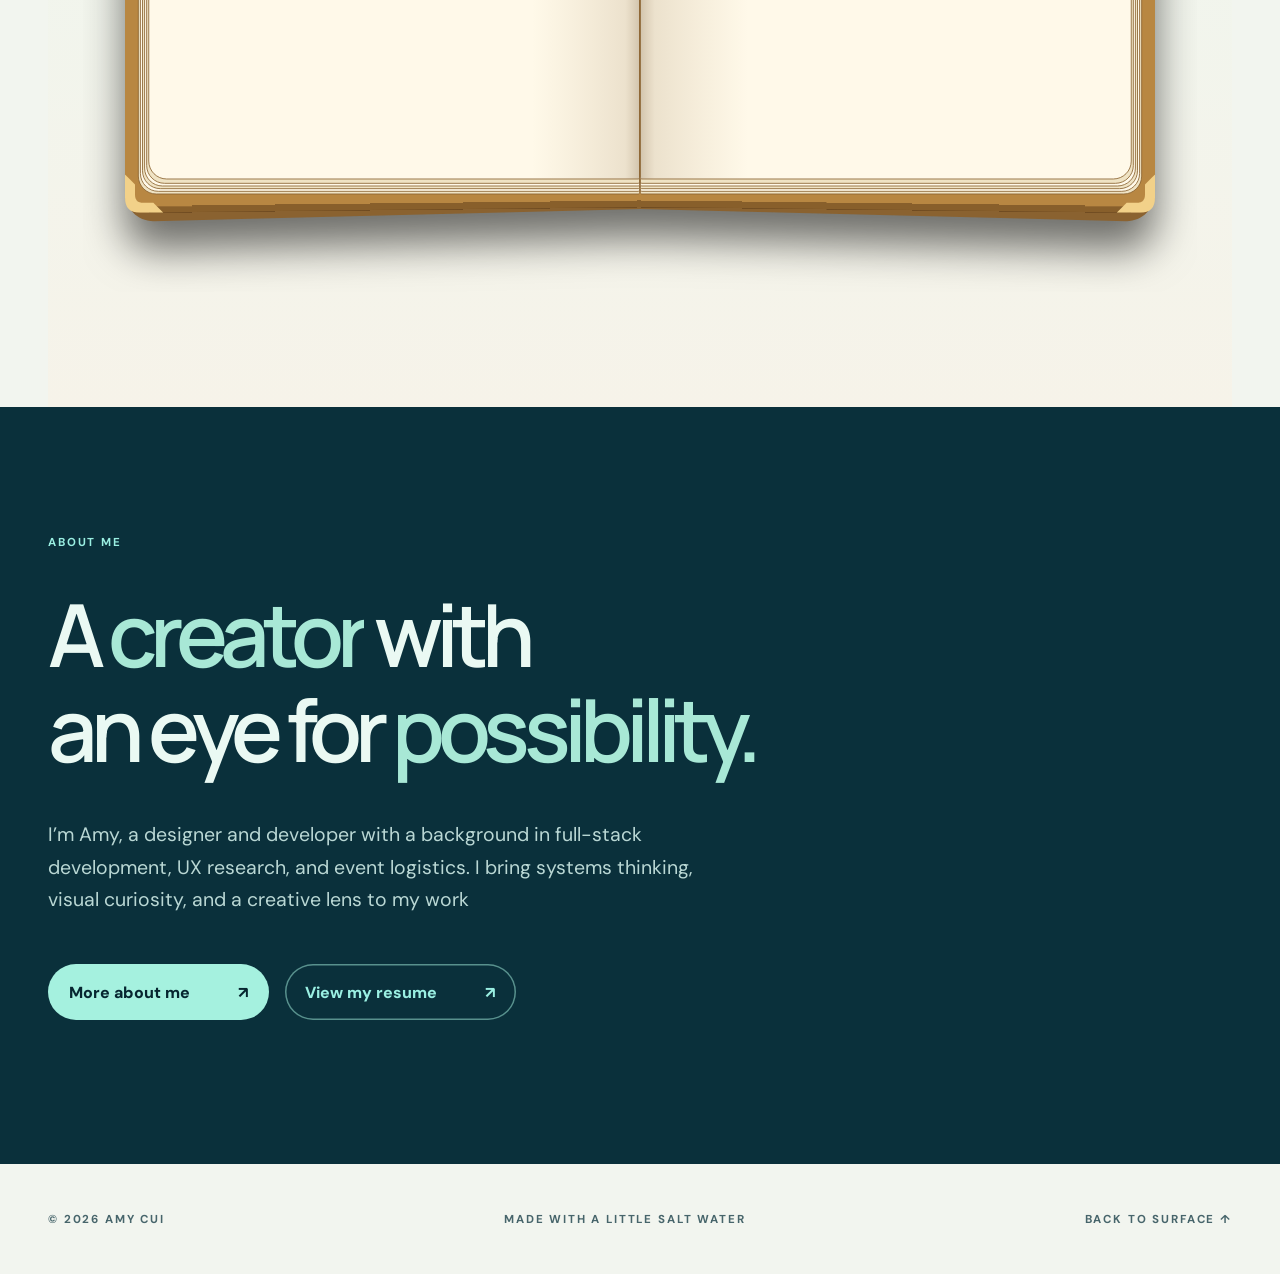
==== commit 26f073ff: "Homepage book: 3 page flips in the opening Co-Authored-By: Claude Opus 5.5 <noreply@anthropic.com> C" ====
--- a/index.html
+++ b/index.html
@@ -10,7 +10,7 @@
     />
     <title>Amy Cui — Design in motion</title>
     <link rel="stylesheet" href="styles.css?v=41" />
-    <script src="script.js?v=41" defer></script>
+    <script src="script.js?v=42" defer></script>
   </head>
   <body class="home-page">
     <a class="skip-link" href="#featured">Skip to featured projects</a>
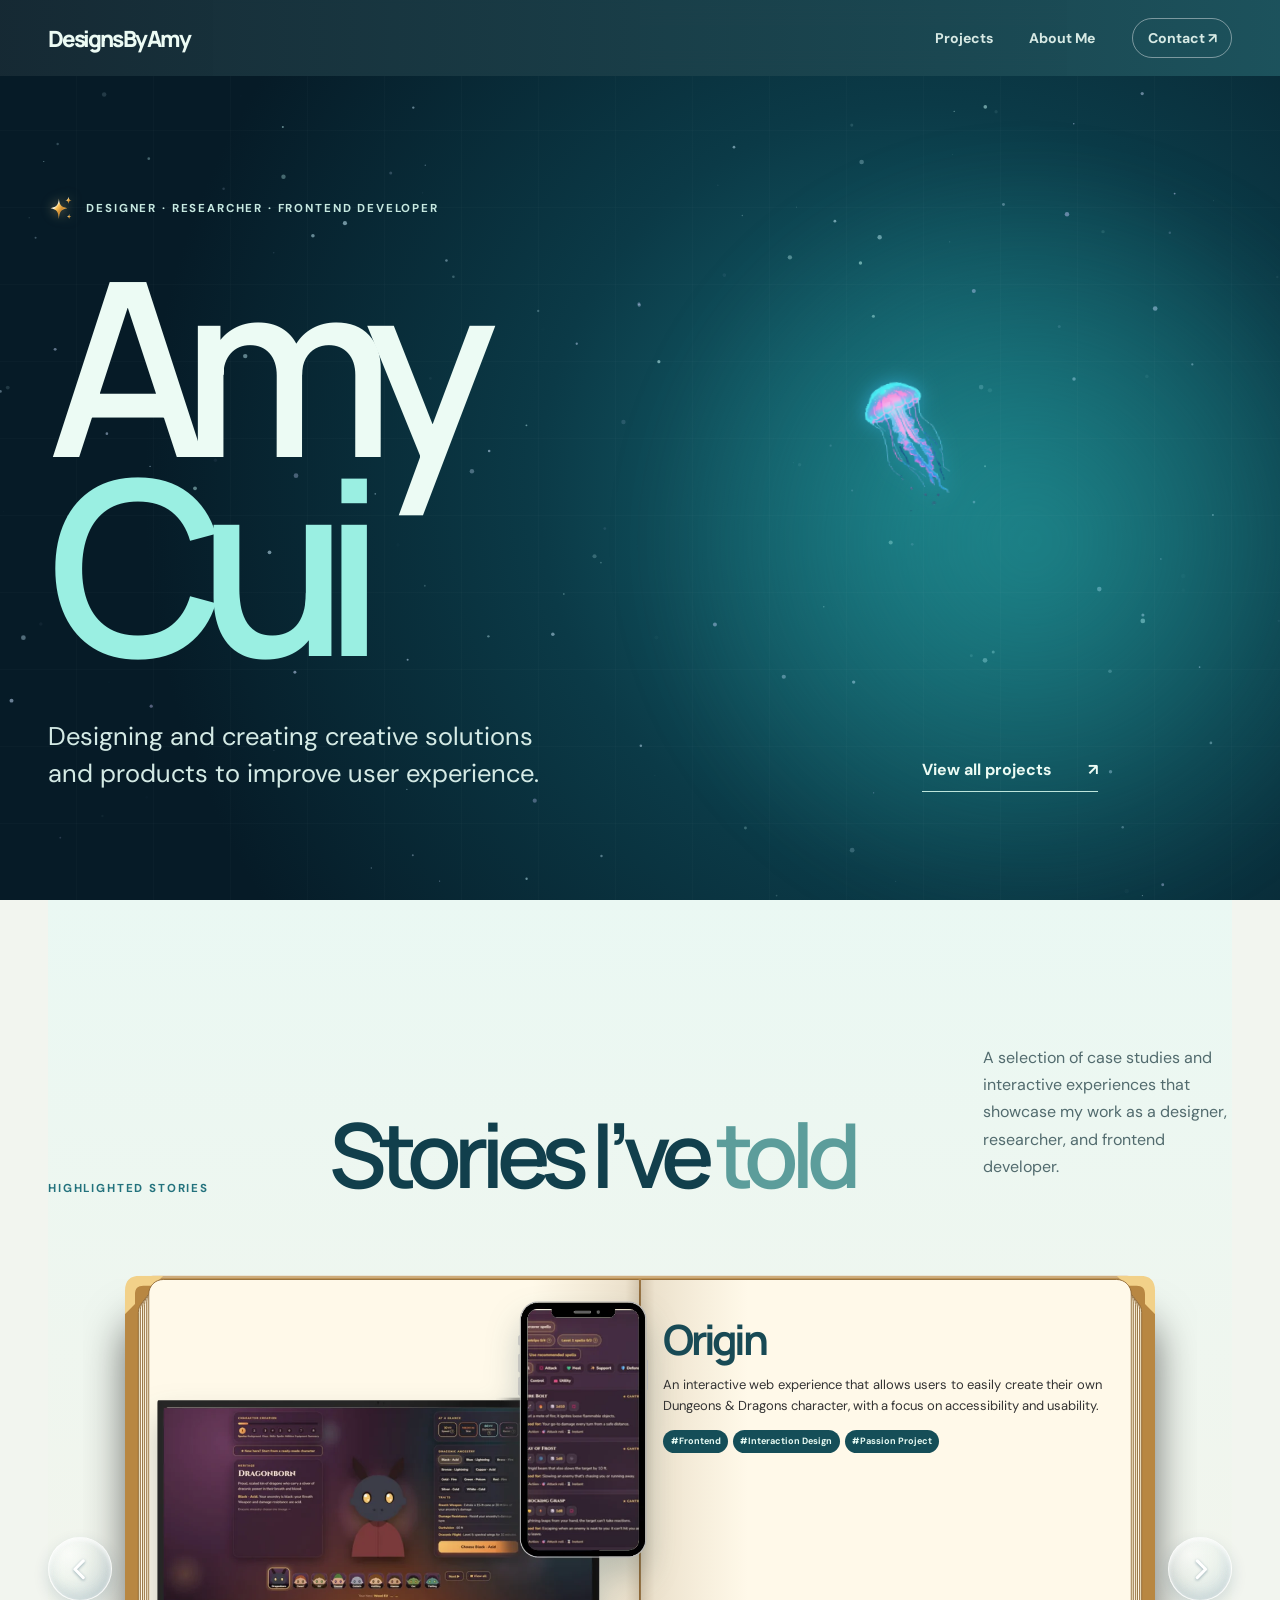
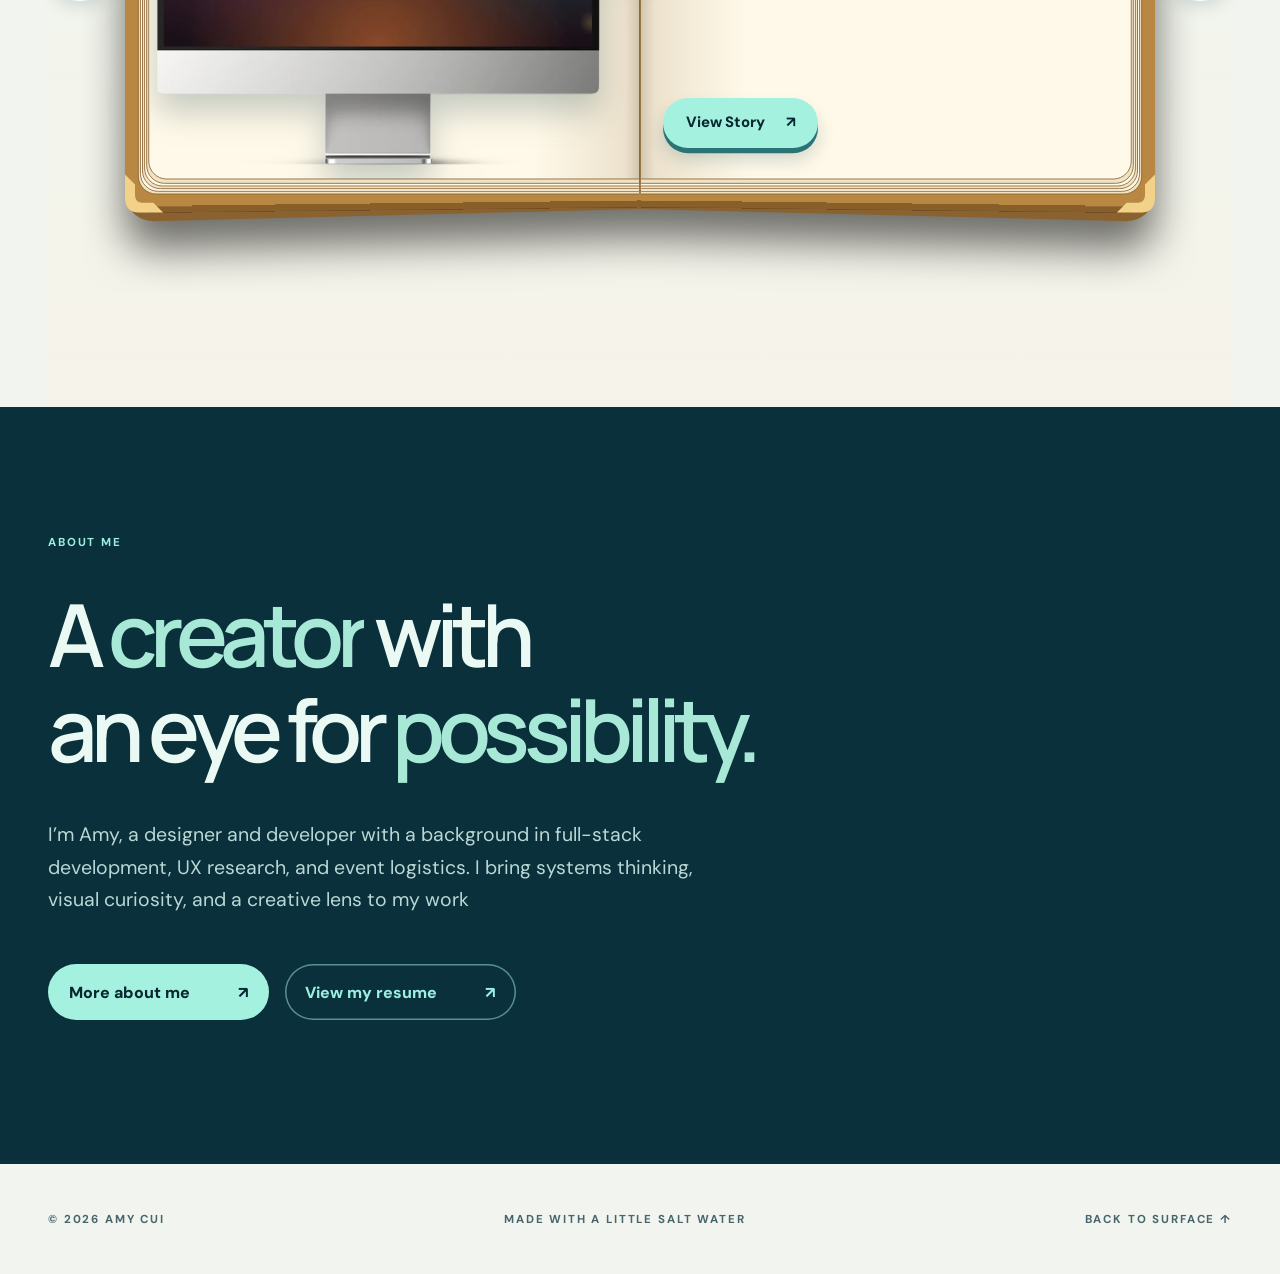
==== commit 17fb8d06: "Homepage book: back to the cover-and-pages opening, aligned to the book art Cover, back cover and pa" ====
--- a/index.html
+++ b/index.html
@@ -9,8 +9,8 @@
       content="Amy Cui — designer, researcher, and frontend developer."
     />
     <title>Amy Cui — Design in motion</title>
-    <link rel="stylesheet" href="styles.css?v=41" />
-    <script src="script.js?v=42" defer></script>
+    <link rel="stylesheet" href="styles.css?v=43" />
+    <script src="script.js?v=43" defer></script>
   </head>
   <body class="home-page">
     <a class="skip-link" href="#featured">Skip to featured projects</a>
@@ -160,7 +160,10 @@
           ><svg viewBox="0 0 24 24" aria-hidden="true"><path d="M14.5 5 7.5 12l7 7"/></svg></button>
           <div class="pixel-book">
             <img class="book-art" src="assets/book-home.svg" alt="" aria-hidden="true" width="1440" height="825" />
-            <div class="book-cover" aria-hidden="true"><img src="assets/book-cover.svg" alt="" /><i></i></div>
+            <div class="book-intro" aria-hidden="true">
+              <i></i><i></i><i></i><i></i><i></i><i></i
+              ><b class="intro-cover"></b>
+            </div>
             <div
               class="book-carousel"
               tabindex="0"
--- a/styles.css
+++ b/styles.css
@@ -1098,27 +1098,40 @@
   exit 100%{opacity:0;translate:100%;visibility:hidden}
 }
 
-/* Opening: the book starts closed (only the front cover, over the right half), the cover swings
-   open on the spine, the left page appears once it passes upright, and the first spread fades in */
-.book-cover{position:absolute;z-index:3;left:50%;top:0;width:50%;height:100.15%;transform-origin:0 50%;transform-style:preserve-3d;pointer-events:none}
-.book-cover img,.book-cover i{position:absolute;inset:0;width:100%;height:100%}
-.book-cover img{filter:drop-shadow(0 18px 22px #173e4855)}
-.book-cover i{opacity:0;border-radius:6% 0 0 6%/3.5% 0 0 3.5%;background:linear-gradient(90deg,#7a5528,#8a6230 12%,#9b7037)}
-.storybook:not(.is-opened) .book-art{clip-path:inset(0 0 0 50%)}
-.storybook.is-opened .book-art{animation:book-reveal-left 1.1s .25s both}
-.storybook.is-opened .book-cover{animation:book-cover-open 1.1s .25s cubic-bezier(.45,.05,.3,1) forwards,book-fade-out .3s 1.35s forwards}
-/* front face until the cover passes upright, then its inside lining */
-.storybook.is-opened .book-cover img{animation:book-face-out 1.1s .25s cubic-bezier(.45,.05,.3,1) forwards}
-.storybook.is-opened .book-cover i{animation:book-face-in 1.1s .25s cubic-bezier(.45,.05,.3,1) forwards}
-@keyframes book-face-out{0%,49%{opacity:1}50%,100%{opacity:0}}
-@keyframes book-face-in{0%,49%{opacity:0}50%,100%{opacity:1}}
-@keyframes book-cover-open{from{transform:perspective(2600px) rotateY(0)}to{transform:perspective(2600px) rotateY(-180deg)}}
-@keyframes book-reveal-left{0%,48%{clip-path:inset(0 0 0 50%)}49%,100%{clip-path:inset(0)}}
+/* Opening: the closed book sits on the right; its cover and pages swing over to the left.
+   Colours and shapes follow book-home.svg (cover #B88742 on a #8A6230 base, gold caps, cream pages). */
+/* Geometry from book-home.svg, as % of the 1236x654 cover box: cover face 0..98.5%, darker base
+   3.06..100.15%, top page 0.6..94.3% tall and 47.5% wide starting just right of the spine. */
+.book-intro{position:absolute;z-index:2;inset:0;perspective:320em;pointer-events:none;--r:calc(34px * var(--s));--pr:calc(18px * var(--s));--st:calc(3.2px * var(--s))}
+.book-intro:before,.book-intro:after{content:"";position:absolute;z-index:-1;left:50%}
+.book-intro:before{top:0;width:50%;height:100.15%;background:url(assets/book-cover-inside.svg) 0 0/100% 100% no-repeat;filter:drop-shadow(0 12px 18px #0003)}
+.book-intro:after{left:50.16%;top:.6%;width:47.5%;height:94.3%;background:#fff9e9;border-radius:0 var(--pr) var(--pr) 0;
+  box-shadow:inset -3px 0 18px #8a623022,0 var(--st) 0 #efe3c4,0 calc(var(--st) * 2) 0 #fff9e9,0 calc(var(--st) * 3) 0 #efe3c4,0 calc(var(--st) * 4) 0 #fff9e9,0 calc(var(--st) * 5) 0 #efe3c4}
+.book-intro i,.intro-cover{position:absolute;transform-origin:0 50%}
+.book-intro i{left:50.16%;top:.6%;width:47.5%;height:94.3%;background:#fff9e9;border:1px solid #8a623040;border-left:0;border-radius:0 var(--pr) var(--pr) 0;box-shadow:inset 18px 0 22px -14px #8a623035,0 0 12px #8a62301f}
+.intro-cover{left:50%;top:0;width:50%;height:100.15%;background:url(assets/book-cover.svg) 0 0/100% 100% no-repeat;filter:drop-shadow(0 12px 18px #0003)}
+.storybook.is-opened .intro-cover{animation:intro-cover 1.6s forwards,intro-cover-face 1.6s forwards}
+.storybook.is-opened .book-intro i{animation:intro-page 1.6s forwards}
+.storybook.is-opened .book-intro i:nth-of-type(1){animation-delay:.05s}
+.storybook.is-opened .book-intro i:nth-of-type(2){animation-delay:.22s}
+.storybook.is-opened .book-intro i:nth-of-type(3){animation-delay:.44s}
+.storybook.is-opened .book-intro i:nth-of-type(4){animation-name:intro-page-150;animation-delay:.66s}
+.storybook.is-opened .book-intro i:nth-of-type(5){animation-name:intro-page-30;animation-delay:.8s}
+.storybook.is-opened .book-intro i:nth-of-type(6){animation-name:intro-page-55;animation-delay:.84s}
+.storybook.is-opened .book-intro{animation:book-fade-out .45s 2.15s forwards}
+@keyframes intro-cover{30%{z-index:999}100%{transform:rotateY(-180deg);z-index:1}}
+/* the cover shows its decorated front until it passes upright, then its plain inside */
+/* past upright the cover shows its plain inside; mirrored by the turn, its caps land on the left corners like the art */
+@keyframes intro-cover-face{0%,44%{background-image:url(assets/book-cover.svg)}45%,100%{background-image:url(assets/book-cover-inside.svg)}}
+@keyframes intro-page{30%{z-index:999}100%{transform:rotateY(-180deg);z-index:999}}
+@keyframes intro-page-150{30%{z-index:999}100%{transform:rotateY(-150deg);z-index:999}}
+@keyframes intro-page-30{50%{z-index:999}100%{transform:rotateY(-30deg);z-index:999}}
+@keyframes intro-page-55{30%{z-index:999}100%{transform:rotateY(-55deg);z-index:999}}
 @keyframes book-fade-out{to{opacity:0;visibility:hidden}}
 @keyframes book-fade-in{from{opacity:0}}
-.storybook:not(.is-opened) :is(.book-carousel,.book-arrow){opacity:0}
-.storybook:not(.is-ready) :is(.book-carousel,.book-arrow){opacity:0}
-.storybook.is-ready :is(.book-carousel,.book-arrow){animation:book-fade-in .5s both}
+.storybook:not(.is-opened) :is(.book-art,.book-carousel,.book-arrow){opacity:0}
+.storybook.is-opened .book-art{transition:opacity .5s 1.9s}
+.storybook.is-opened :is(.book-carousel,.book-arrow){animation:book-fade-in .5s 1.9s both}
 
 /* Popup phones: sit over the first spread's left page and pop out of it after the book has opened.
    Phone offsets come from habitu-popup.svg, cropped to the phones' bounding box (819x555). */
@@ -1129,7 +1142,7 @@
 .book-popup .popup-phone-2{left:25.37%;top:0;width:51.16%;--d:.15s}
 .book-popup .popup-phone-3{left:46.52%;top:13.35%;width:53.52%;--d:.3s}
 /* short pause after the book finishes opening (~2.6s) before the phones rise */
-.storybook.is-ready .book-popup img{animation:book-phone-pop .9s cubic-bezier(.3,1.35,.5,1) calc(.8s + var(--d)) both}
+.storybook.is-opened .book-popup img{animation:book-phone-pop .9s cubic-bezier(.3,1.35,.5,1) calc(3s + var(--d)) both}
 .storybook .book-popup.is-revealing img{animation:book-phone-pop .8s cubic-bezier(.3,1.35,.5,1) calc(.15s + var(--d)) both}
 @keyframes book-phone-pop{
   0%{opacity:0;transform:translateY(35%) scale(.45)}
@@ -1141,7 +1154,7 @@
 @media(max-width:700px){
   .storybook{padding:0 0 5rem}
   .pixel-book{width:100%;height:auto;font-size:15px}
-  .book-art,.book-cover{display:none}
+  .book-art,.book-intro{display:none}
   .book-carousel{height:auto}
   .page-container{flex-direction:column;gap:0;height:100%;background:#fff9e9;border:8px solid #b88742;border-radius:8px;animation:none!important}
   .book-left{flex:none;min-height:0;aspect-ratio:1.3;padding:1rem}
@@ -1156,8 +1169,7 @@
   .storybook :is(.book-art,.book-carousel,.book-arrow),.storybook .book-popup img{opacity:1!important;animation:none!important;transition:none}
 }
 @media(prefers-reduced-motion:reduce){
-  .book-cover{display:none}
-  .storybook .book-art{clip-path:none!important;animation:none!important}
+  .book-intro{display:none}
   .storybook :is(.book-art,.book-carousel,.book-arrow),.book-popup img{opacity:1!important;transition:none}
   .storybook :is(.book-carousel,.book-arrow),.book-popup img{animation:none!important}
 }
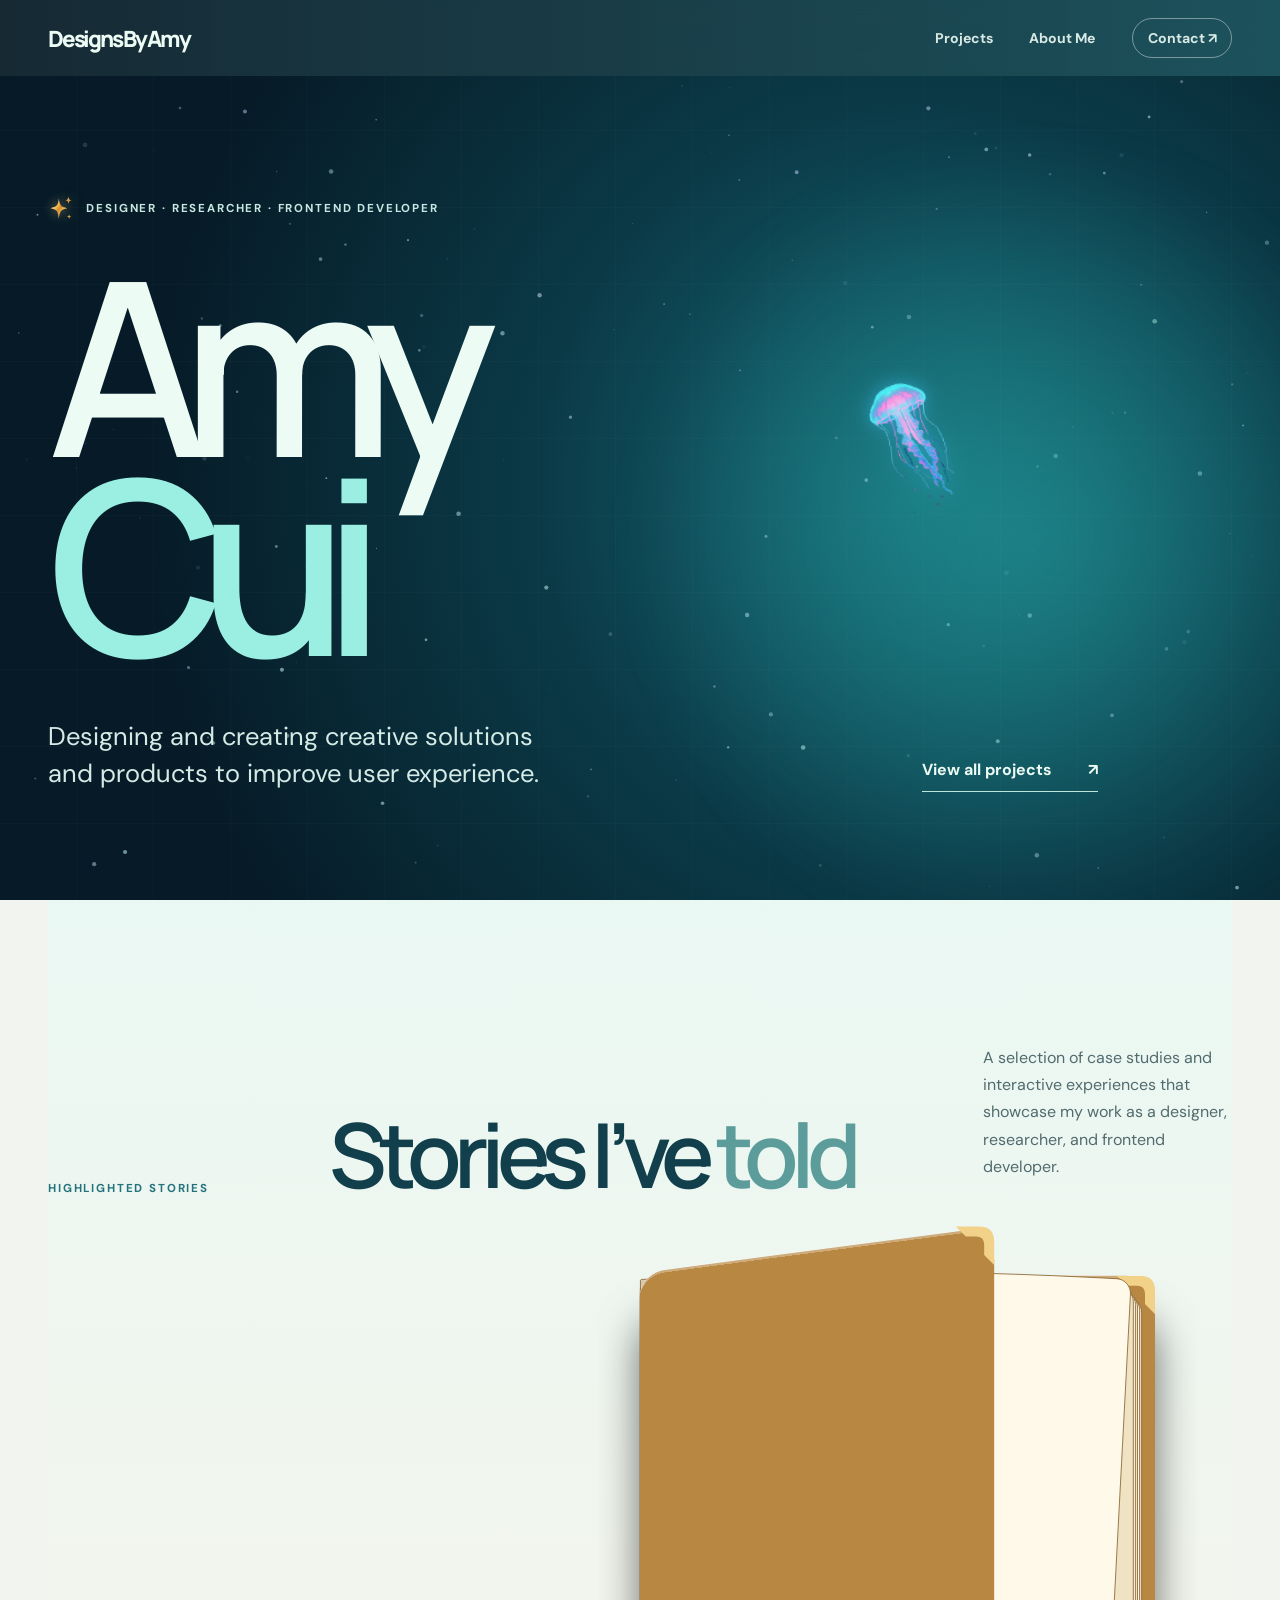
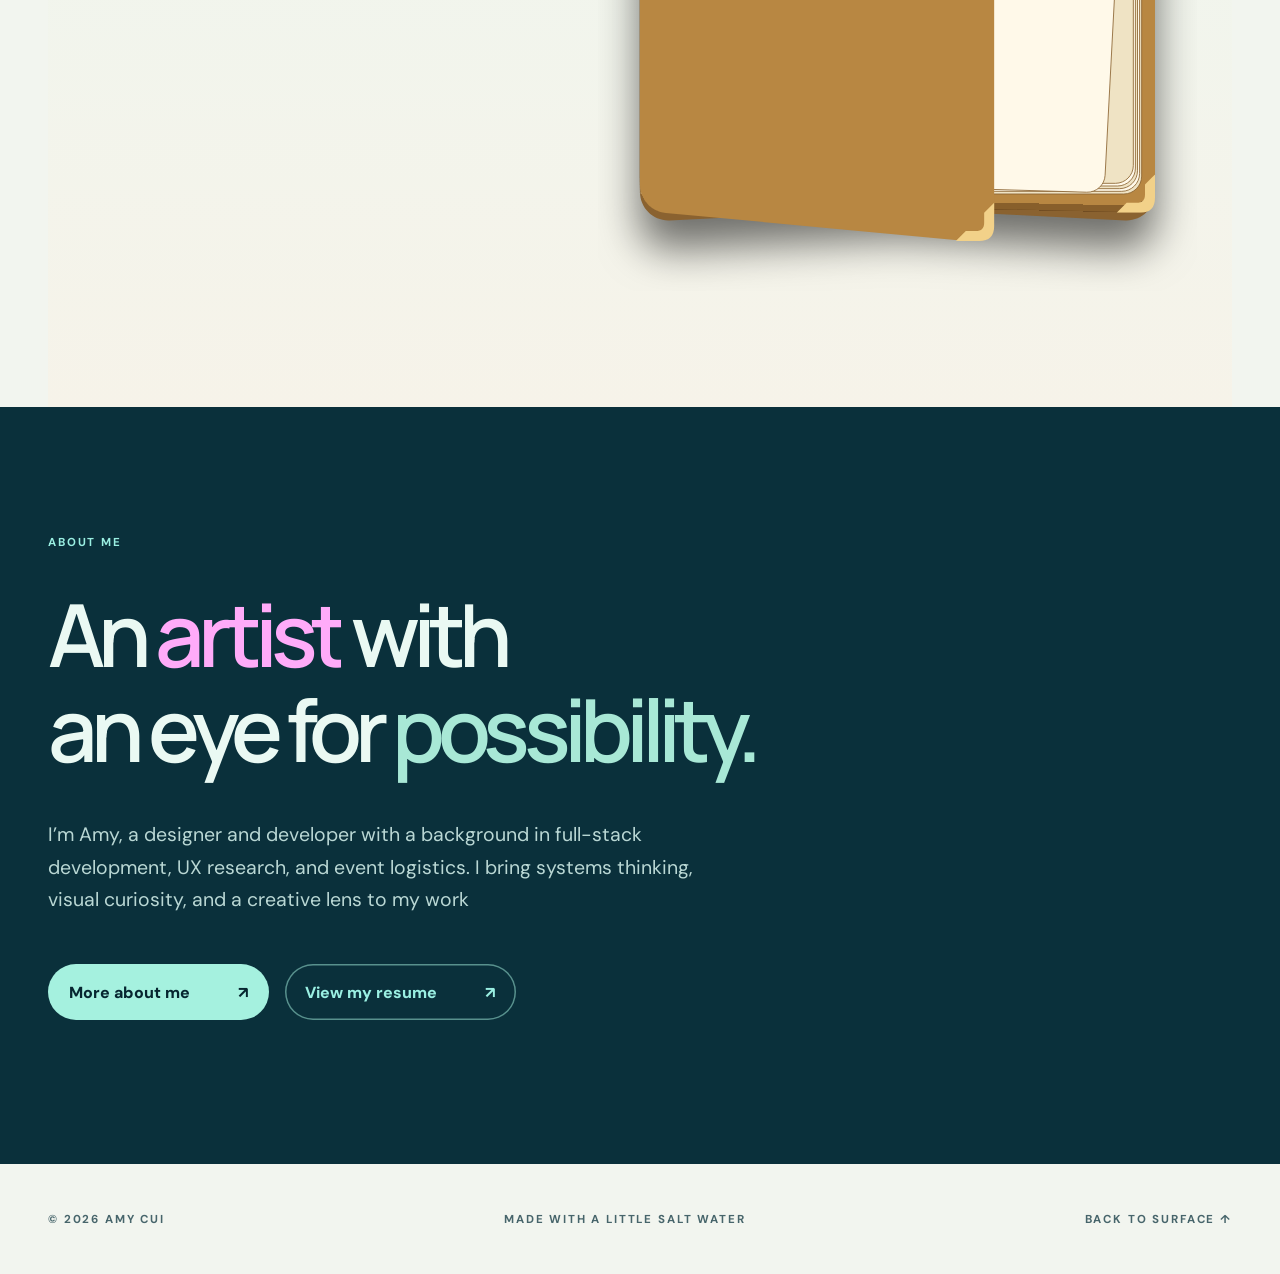
==== commit a7886510: "Homepage book: opening uses Amy's frame-by-frame SVGs from closed cover to open spread Frames are no" ====
--- a/index.html
+++ b/index.html
@@ -9,8 +9,8 @@
       content="Amy Cui — designer, researcher, and frontend developer."
     />
     <title>Amy Cui — Design in motion</title>
-    <link rel="stylesheet" href="styles.css?v=43" />
-    <script src="script.js?v=43" defer></script>
+    <link rel="stylesheet" href="styles.css?v=44" />
+    <script src="script.js?v=44" defer></script>
   </head>
   <body class="home-page">
     <a class="skip-link" href="#featured">Skip to featured projects</a>
@@ -159,11 +159,7 @@
             aria-label="Previous story"
           ><svg viewBox="0 0 24 24" aria-hidden="true"><path d="M14.5 5 7.5 12l7 7"/></svg></button>
           <div class="pixel-book">
-            <img class="book-art" src="assets/book-home.svg" alt="" aria-hidden="true" width="1440" height="825" />
-            <div class="book-intro" aria-hidden="true">
-              <i></i><i></i><i></i><i></i><i></i><i></i
-              ><b class="intro-cover"></b>
-            </div>
+            <img class="book-art" src="assets/book-open/0.svg" alt="" aria-hidden="true" width="1440" height="825" />
             <div
               class="book-carousel"
               tabindex="0"
--- a/styles.css
+++ b/styles.css
@@ -1098,40 +1098,11 @@
   exit 100%{opacity:0;translate:100%;visibility:hidden}
 }
 
-/* Opening: the closed book sits on the right; its cover and pages swing over to the left.
-   Colours and shapes follow book-home.svg (cover #B88742 on a #8A6230 base, gold caps, cream pages). */
-/* Geometry from book-home.svg, as % of the 1236x654 cover box: cover face 0..98.5%, darker base
-   3.06..100.15%, top page 0.6..94.3% tall and 47.5% wide starting just right of the spine. */
-.book-intro{position:absolute;z-index:2;inset:0;perspective:320em;pointer-events:none;--r:calc(34px * var(--s));--pr:calc(18px * var(--s));--st:calc(3.2px * var(--s))}
-.book-intro:before,.book-intro:after{content:"";position:absolute;z-index:-1;left:50%}
-.book-intro:before{top:0;width:50%;height:100.15%;background:url(assets/book-cover-inside.svg) 0 0/100% 100% no-repeat;filter:drop-shadow(0 12px 18px #0003)}
-.book-intro:after{left:50.16%;top:.6%;width:47.5%;height:94.3%;background:#fff9e9;border-radius:0 var(--pr) var(--pr) 0;
-  box-shadow:inset -3px 0 18px #8a623022,0 var(--st) 0 #efe3c4,0 calc(var(--st) * 2) 0 #fff9e9,0 calc(var(--st) * 3) 0 #efe3c4,0 calc(var(--st) * 4) 0 #fff9e9,0 calc(var(--st) * 5) 0 #efe3c4}
-.book-intro i,.intro-cover{position:absolute;transform-origin:0 50%}
-.book-intro i{left:50.16%;top:.6%;width:47.5%;height:94.3%;background:#fff9e9;border:1px solid #8a623040;border-left:0;border-radius:0 var(--pr) var(--pr) 0;box-shadow:inset 18px 0 22px -14px #8a623035,0 0 12px #8a62301f}
-.intro-cover{left:50%;top:0;width:50%;height:100.15%;background:url(assets/book-cover.svg) 0 0/100% 100% no-repeat;filter:drop-shadow(0 12px 18px #0003)}
-.storybook.is-opened .intro-cover{animation:intro-cover 1.6s forwards,intro-cover-face 1.6s forwards}
-.storybook.is-opened .book-intro i{animation:intro-page 1.6s forwards}
-.storybook.is-opened .book-intro i:nth-of-type(1){animation-delay:.05s}
-.storybook.is-opened .book-intro i:nth-of-type(2){animation-delay:.22s}
-.storybook.is-opened .book-intro i:nth-of-type(3){animation-delay:.44s}
-.storybook.is-opened .book-intro i:nth-of-type(4){animation-name:intro-page-150;animation-delay:.66s}
-.storybook.is-opened .book-intro i:nth-of-type(5){animation-name:intro-page-30;animation-delay:.8s}
-.storybook.is-opened .book-intro i:nth-of-type(6){animation-name:intro-page-55;animation-delay:.84s}
-.storybook.is-opened .book-intro{animation:book-fade-out .45s 2.15s forwards}
-@keyframes intro-cover{30%{z-index:999}100%{transform:rotateY(-180deg);z-index:1}}
-/* the cover shows its decorated front until it passes upright, then its plain inside */
-/* past upright the cover shows its plain inside; mirrored by the turn, its caps land on the left corners like the art */
-@keyframes intro-cover-face{0%,44%{background-image:url(assets/book-cover.svg)}45%,100%{background-image:url(assets/book-cover-inside.svg)}}
-@keyframes intro-page{30%{z-index:999}100%{transform:rotateY(-180deg);z-index:999}}
-@keyframes intro-page-150{30%{z-index:999}100%{transform:rotateY(-150deg);z-index:999}}
-@keyframes intro-page-30{50%{z-index:999}100%{transform:rotateY(-30deg);z-index:999}}
-@keyframes intro-page-55{30%{z-index:999}100%{transform:rotateY(-55deg);z-index:999}}
+/* Opening: script.js plays Amy's book-open frames on .book-art, then adds .is-ready */
 @keyframes book-fade-out{to{opacity:0;visibility:hidden}}
 @keyframes book-fade-in{from{opacity:0}}
-.storybook:not(.is-opened) :is(.book-art,.book-carousel,.book-arrow){opacity:0}
-.storybook.is-opened .book-art{transition:opacity .5s 1.9s}
-.storybook.is-opened :is(.book-carousel,.book-arrow){animation:book-fade-in .5s 1.9s both}
+.storybook:not(.is-ready) :is(.book-carousel,.book-arrow){opacity:0}
+.storybook.is-ready :is(.book-carousel,.book-arrow){animation:book-fade-in .5s both}
 
 /* Popup phones: sit over the first spread's left page and pop out of it after the book has opened.
    Phone offsets come from habitu-popup.svg, cropped to the phones' bounding box (819x555). */
@@ -1142,7 +1113,7 @@
 .book-popup .popup-phone-2{left:25.37%;top:0;width:51.16%;--d:.15s}
 .book-popup .popup-phone-3{left:46.52%;top:13.35%;width:53.52%;--d:.3s}
 /* short pause after the book finishes opening (~2.6s) before the phones rise */
-.storybook.is-opened .book-popup img{animation:book-phone-pop .9s cubic-bezier(.3,1.35,.5,1) calc(3s + var(--d)) both}
+.storybook.is-ready .book-popup img{animation:book-phone-pop .9s cubic-bezier(.3,1.35,.5,1) calc(.8s + var(--d)) both}
 .storybook .book-popup.is-revealing img{animation:book-phone-pop .8s cubic-bezier(.3,1.35,.5,1) calc(.15s + var(--d)) both}
 @keyframes book-phone-pop{
   0%{opacity:0;transform:translateY(35%) scale(.45)}
@@ -1154,7 +1125,7 @@
 @media(max-width:700px){
   .storybook{padding:0 0 5rem}
   .pixel-book{width:100%;height:auto;font-size:15px}
-  .book-art,.book-intro{display:none}
+  .book-art{display:none}
   .book-carousel{height:auto}
   .page-container{flex-direction:column;gap:0;height:100%;background:#fff9e9;border:8px solid #b88742;border-radius:8px;animation:none!important}
   .book-left{flex:none;min-height:0;aspect-ratio:1.3;padding:1rem}
@@ -1169,7 +1140,6 @@
   .storybook :is(.book-art,.book-carousel,.book-arrow),.storybook .book-popup img{opacity:1!important;animation:none!important;transition:none}
 }
 @media(prefers-reduced-motion:reduce){
-  .book-intro{display:none}
   .storybook :is(.book-art,.book-carousel,.book-arrow),.book-popup img{opacity:1!important;transition:none}
   .storybook :is(.book-carousel,.book-arrow),.book-popup img{animation:none!important}
 }
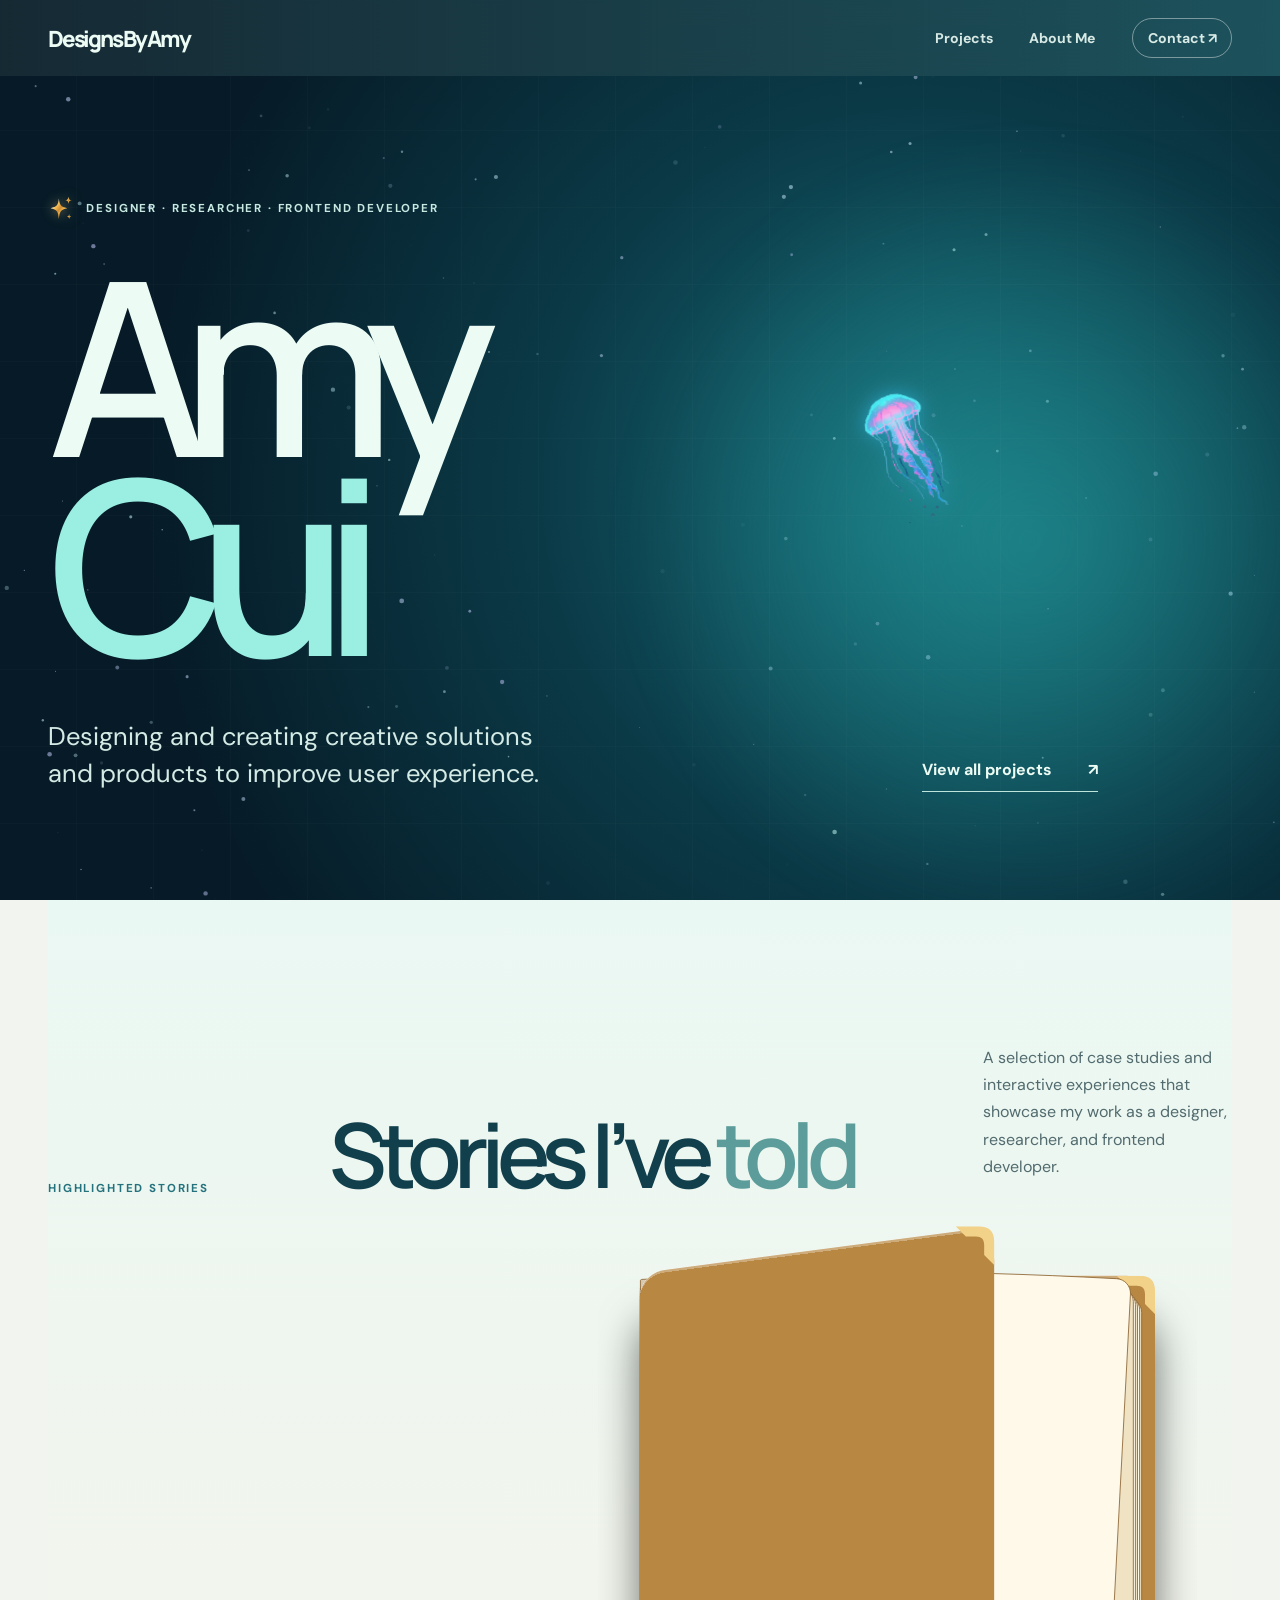
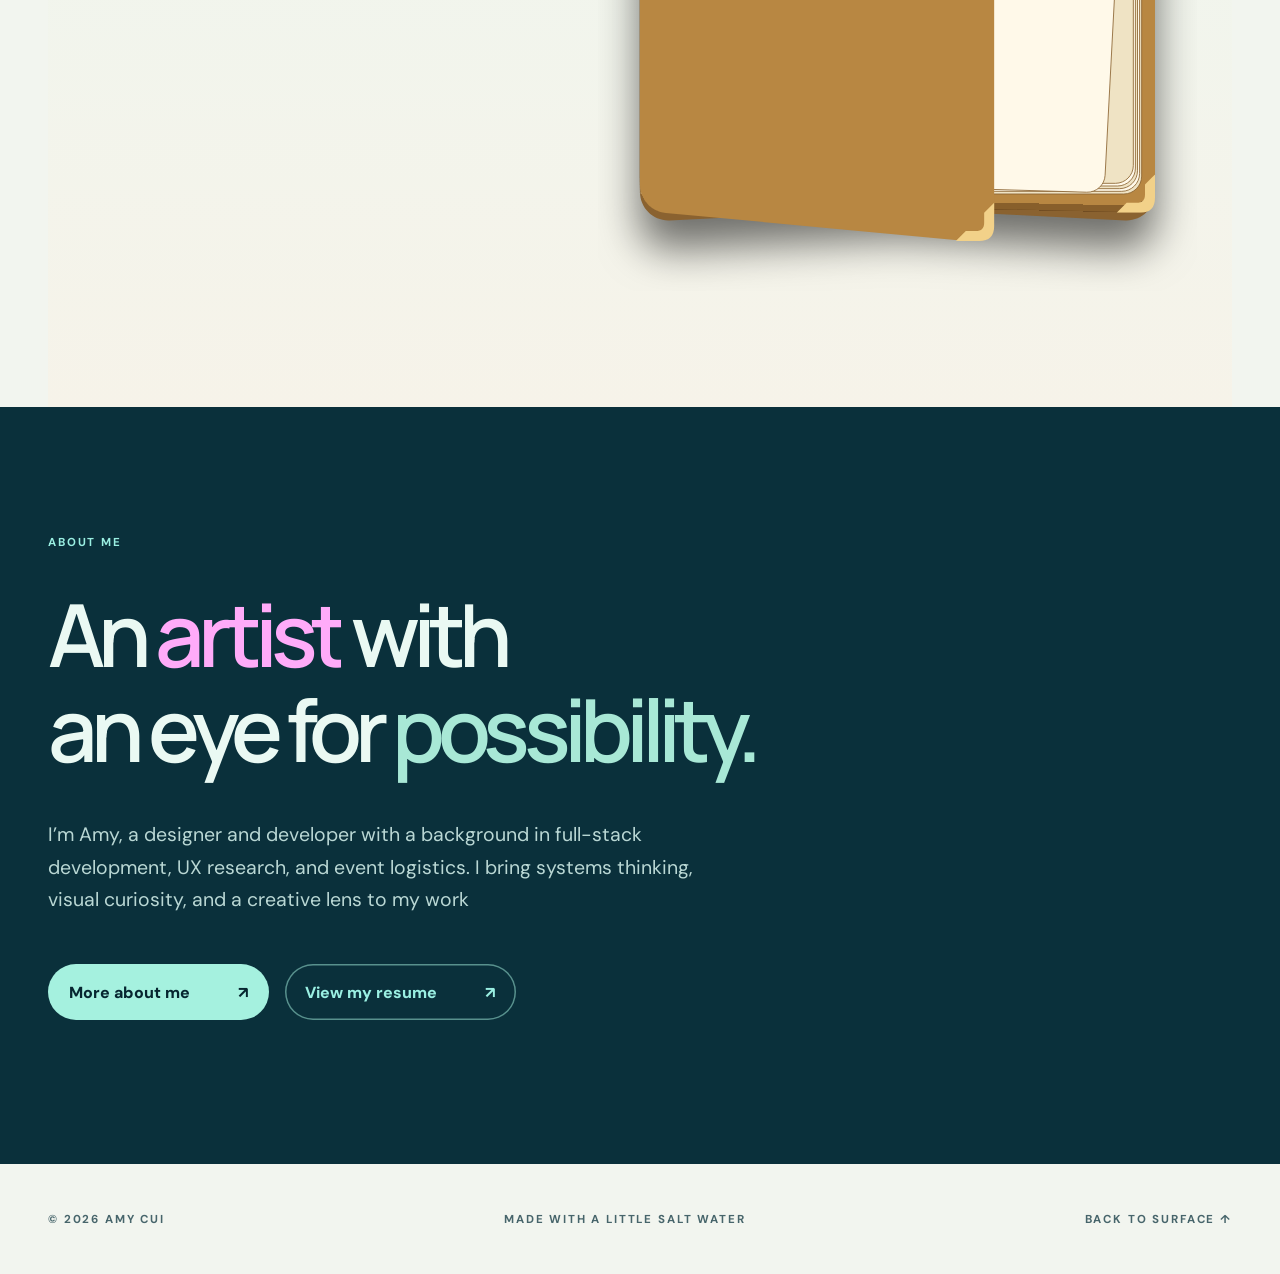
==== commit d7459933: "Resume: revised PDF; airplane links straight to assets/resume.pdf The image pop-up (resume-1/2.webp)" ====
--- a/index.html
+++ b/index.html
@@ -9,8 +9,8 @@
       content="Amy Cui — designer, researcher, and frontend developer."
     />
     <title>Amy Cui — Design in motion</title>
-    <link rel="stylesheet" href="styles.css?v=44" />
-    <script src="script.js?v=44" defer></script>
+    <link rel="stylesheet" href="styles.css?v=45" />
+    <script src="script.js?v=45" defer></script>
   </head>
   <body class="home-page">
     <a class="skip-link" href="#featured">Skip to featured projects</a>
--- a/styles.css
+++ b/styles.css
@@ -1145,17 +1145,6 @@
 }
 
 /* Resume popup on the contact page */
-.resume-dialog{width:min(900px,94vw);height:min(92svh,1150px);padding:0;border:0;border-radius:16px;background:#fff9e9;color:#173d59;box-shadow:0 30px 80px #061b2766;overflow:hidden}
-.resume-dialog[open]{display:flex;flex-direction:column}
-.resume-dialog::backdrop{background:#061b27b3;backdrop-filter:blur(3px)}
-.resume-dialog-bar{display:flex;align-items:center;gap:1.2rem;padding:.8rem 1rem .8rem 1.4rem;border-bottom:1px solid #e3d7b8}
-.resume-dialog-bar strong{margin-right:auto;font:800 .78rem "DM Sans",sans-serif;letter-spacing:.16em;text-transform:uppercase}
-.resume-dialog-bar a{font-weight:700;color:#155866;border-bottom:2px solid #83b7ad}
-.resume-dialog-bar form{margin:0}
-.resume-dialog-bar button{width:2.4rem;height:2.4rem;border:0;border-radius:50%;background:#2c7375;color:#fff8de;font-size:1rem;cursor:pointer}
-.resume-dialog-bar button:hover{background:#50a99f}
-.resume-pages{flex:1;overflow-y:auto;padding:1rem;display:grid;gap:1rem;background:#e9e2cf}
-.resume-pages img{display:block;width:100%;height:auto;background:#fff;box-shadow:0 4px 14px #173e4826}
 
 /* About title: "creator / artist / developer" slide in turn (script.js sets --i and the width) */
 .word-cycle{display:inline-block;vertical-align:-.22em;height:1.2em;overflow:hidden;transition:width .45s cubic-bezier(.3,.7,.3,1)}
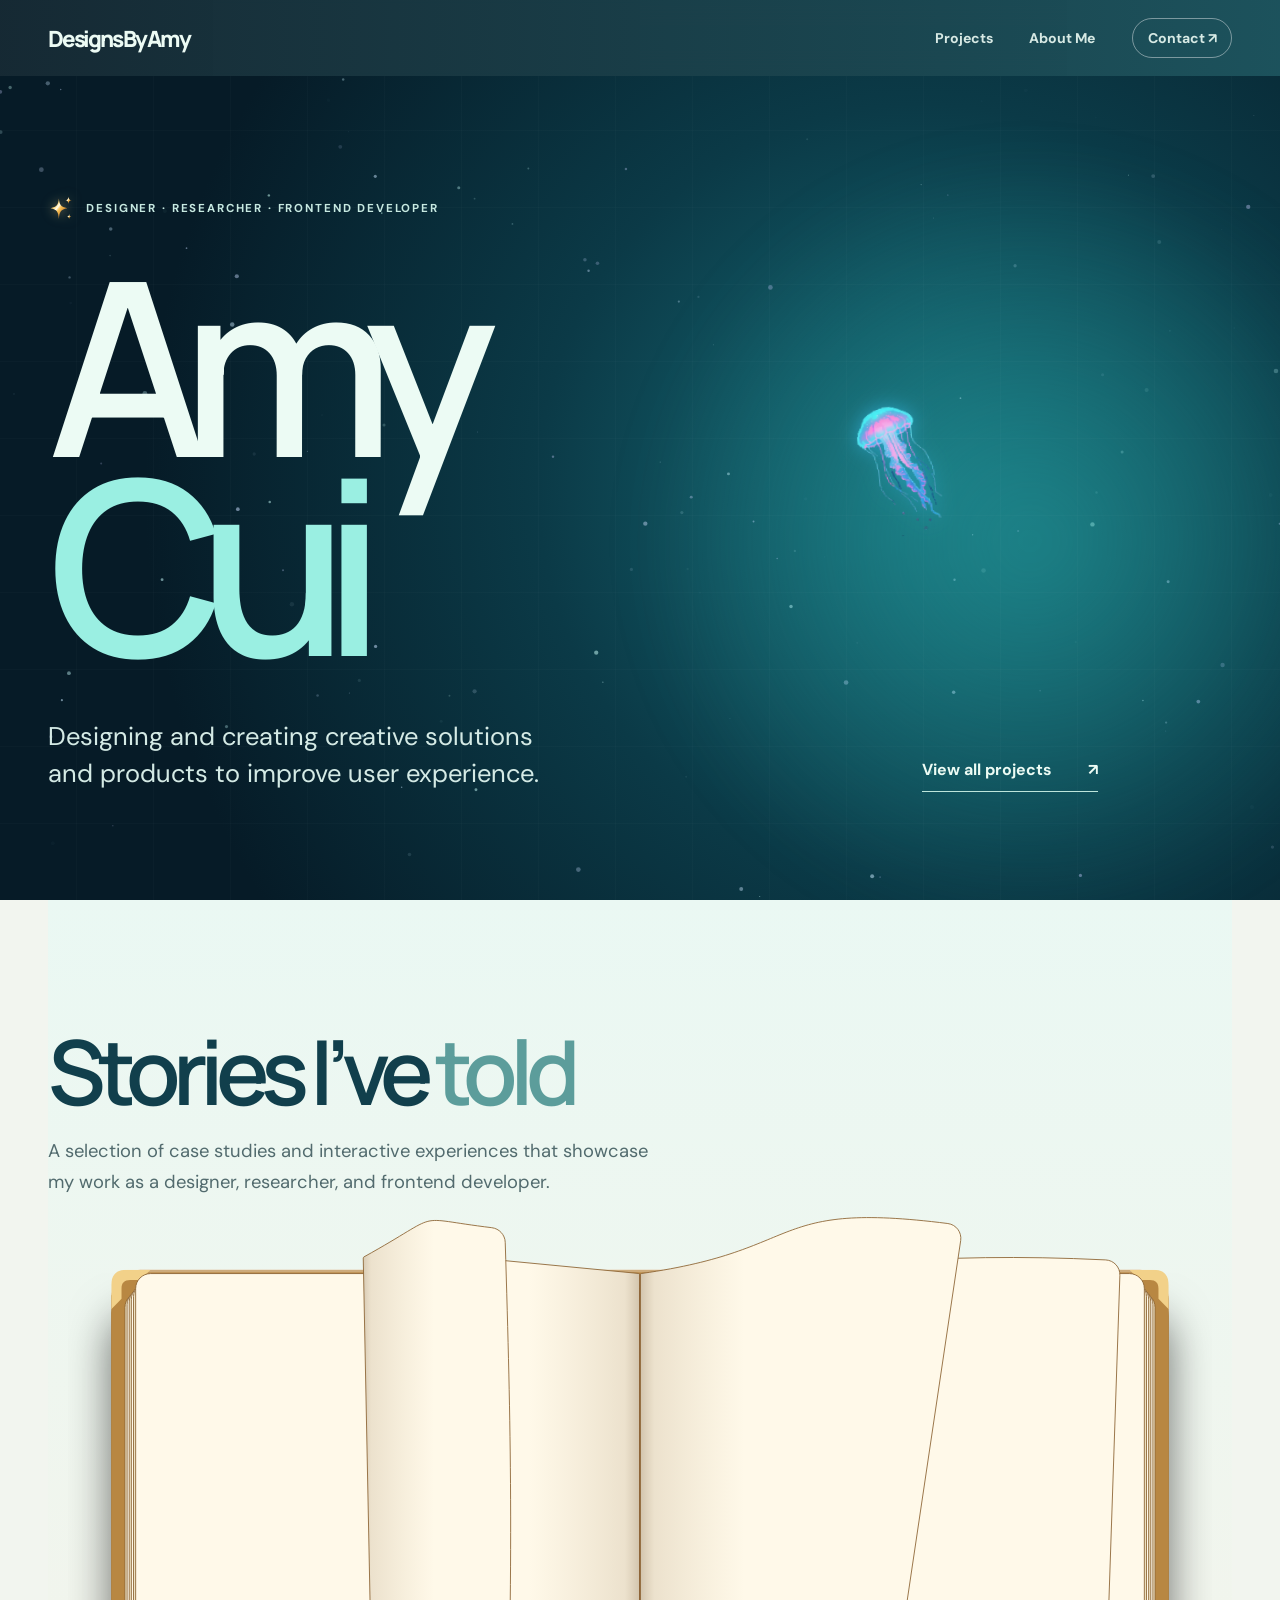
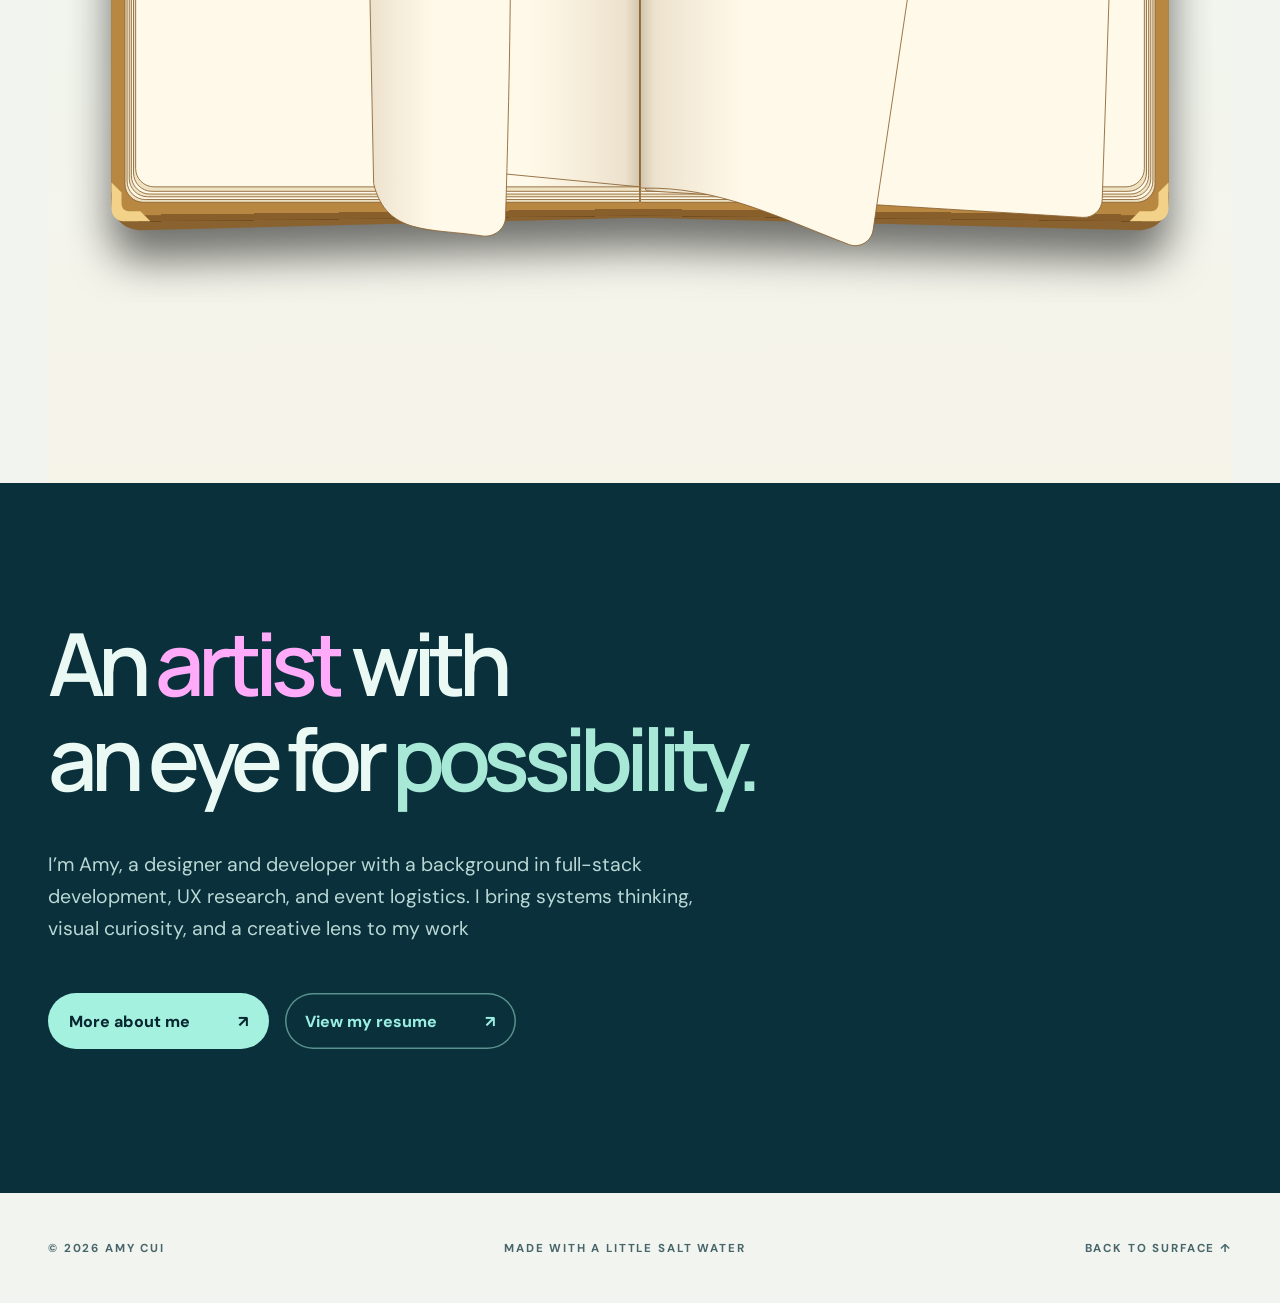
==== commit 1c1e8a64: "Homepage: blurb under the stories title, drop section labels, < • • • > book nav Arrows move under t" ====
--- a/index.html
+++ b/index.html
@@ -9,8 +9,8 @@
       content="Amy Cui — designer, researcher, and frontend developer."
     />
     <title>Amy Cui — Design in motion</title>
-    <link rel="stylesheet" href="styles.css?v=45" />
-    <script src="script.js?v=45" defer></script>
+    <link rel="stylesheet" href="styles.css?v=46" />
+    <script src="script.js?v=46" defer></script>
   </head>
   <body class="home-page">
     <a class="skip-link" href="#featured">Skip to featured projects</a>
@@ -145,7 +145,6 @@
         aria-labelledby="work-title"
       >
         <div class="story-heading reveal">
-          <p class="label">HIGHLIGHTED STORIES</p>
           <h2 id="work-title">Stories I’ve <em>told</em></h2>
           <p>
             A selection of case studies and interactive experiences that
@@ -153,11 +152,6 @@
           </p>
         </div>
         <div class="storybook reveal" data-storybook>
-          <button
-            class="book-arrow book-arrow-prev"
-            type="button"
-            aria-label="Previous story"
-          ><svg viewBox="0 0 24 24" aria-hidden="true"><path d="M14.5 5 7.5 12l7 7"/></svg></button>
           <div class="pixel-book">
             <img class="book-art" src="assets/book-open/0.svg" alt="" aria-hidden="true" width="1440" height="825" />
             <div
@@ -187,7 +181,7 @@
                       ><b>#Frontend</b><b>#Interaction Design</b><b>#Passion Project</b></span
                     ><a class="book-cta" href="dndcreation.html">View Story <span>↗</span></a>
                   </div>
-                </div>
+        </div>
               </section>
               <section class="book-scene" data-story="1">
                 <div class="page-container">
@@ -248,16 +242,15 @@
               />
             </div>
           </div>
-          <button
-            class="book-arrow book-arrow-next"
-            type="button"
-            aria-label="Next story"
-          ><svg viewBox="0 0 24 24" aria-hidden="true"><path d="M9.5 5l7 7-7 7"/></svg></button>
+          <nav class="book-nav" aria-label="Highlighted stories">
+            <button class="book-arrow book-arrow-prev" type="button" aria-label="Previous story"><svg viewBox="0 0 24 24" aria-hidden="true"><path d="M14.5 5 7.5 12l7 7"/></svg></button>
+            <span class="book-dots" aria-hidden="true"></span>
+            <button class="book-arrow book-arrow-next" type="button" aria-label="Next story"><svg viewBox="0 0 24 24" aria-hidden="true"><path d="M9.5 5l7 7-7 7"/></svg></button>
+          </nav>
         </div>
       </section>
       <section class="about-section" id="about" aria-labelledby="about-title">
         <div class="wrap about-grid">
-          <p class="label">ABOUT ME</p>
           <div>
             <h2 id="about-title">
               <span class="word-article" aria-hidden="true">A</span> <span class="word-cycle" aria-hidden="true"><span><em>creator</em><em data-article="An">artist</em><em>developer</em></span></span><span class="sr-only">A creator, artist and developer</span> with<br />an eye for <em>possibility.</em>
--- a/styles.css
+++ b/styles.css
@@ -993,7 +993,7 @@
 }
 
 /* Pixel jellyfish and pop-up storybook */
-.hero .jellyfish{display:none}.book-stories{padding-block:8rem;background:linear-gradient(180deg,#eaf8f3 0%,#f6f3e9 100%)}.story-heading{display:grid;grid-template-columns:1fr 2.5fr 1fr;align-items:end;gap:2rem;margin-bottom:4rem}.story-heading h2{font:600 clamp(3.4rem,7vw,7.6rem)/.95 Manrope,sans-serif;letter-spacing:-.09em;margin:0;color:#113f4c}.story-heading h2 em{font-style:normal;color:#5c9d9b}.story-heading>p:last-child{line-height:1.7;color:#526b6e}.storybook{position:relative;padding:1.25rem 4.8rem 3.6rem}.book-arrow{position:absolute;z-index:10;top:50%;width:4rem;aspect-ratio:1;display:grid;place-items:center;padding:0;border:1.5px solid #ffffffd0;border-radius:50%;cursor:pointer;background:radial-gradient(circle at 32% 26%,#ffffffa0,#e8f1f540 40%,#b9cdd866 75%,#9fb8c680);-webkit-backdrop-filter:blur(10px) saturate(1.3);backdrop-filter:blur(10px) saturate(1.3);box-shadow:inset 0 2px 4px #fffd,inset 0 -6px 12px #5a7d8c1f,0 6px 16px #0a3b5a24;transform:translateY(-50%);transition:transform .2s,background .2s}.book-arrow svg{width:46%;fill:none;stroke:#fff;stroke-width:2.6;stroke-linecap:round;stroke-linejoin:round;filter:drop-shadow(0 1px 1.5px #0a3b5a66)}.book-arrow:hover,.book-arrow:focus-visible{transform:translateY(-50%) scale(1.07);outline:none;background:radial-gradient(circle at 32% 26%,#ffffffd0,#ffffff60 40%,#dbe8ee60 75%,#c7d9e270)}.book-arrow-prev{left:0}.book-arrow-next{right:0}@media(max-width:850px){.story-heading{display:block}.story-heading h2{margin:1rem 0}.book-stories{padding-block:5rem}}@media(max-width:560px){.storybook{padding-inline:2.4rem}.book-arrow{width:3rem;font-size:1.5rem}}
+.hero .jellyfish{display:none}.book-stories{padding-block:8rem;background:linear-gradient(180deg,#eaf8f3 0%,#f6f3e9 100%)}.story-heading{display:grid;gap:1.4rem;margin-bottom:3.5rem}.story-heading h2{font:600 clamp(3.4rem,7vw,7.6rem)/.95 Manrope,sans-serif;letter-spacing:-.09em;margin:0;color:#113f4c}.story-heading h2 em{font-style:normal;color:#5c9d9b}.story-heading>p:last-child{margin:0;max-width:620px;font-size:1.15rem;line-height:1.7;color:#526b6e}.storybook{position:relative;padding:1.25rem 0 3.6rem}.book-nav{display:flex;align-items:center;justify-content:center;gap:1.4rem;margin-top:1.6rem}.book-arrow{display:grid;place-items:center;width:2.6rem;height:2.6rem;padding:0;border:0;border-radius:50%;background:none;color:#b88742;cursor:pointer;transition:color .2s,background .2s,transform .2s}.book-arrow svg{width:70%;fill:none;stroke:currentColor;stroke-width:2.8;stroke-linecap:round;stroke-linejoin:round}.book-arrow:hover,.book-arrow:focus-visible{color:#8a6230;background:#b887421f;outline:none;transform:scale(1.08)}.book-arrow:focus-visible{box-shadow:0 0 0 2px #8a6230}.book-dots{display:flex;gap:.7rem}.book-dots i{width:.7rem;height:.7rem;border-radius:50%;background:#dcc39c;transition:background .25s,transform .25s}.book-dots i.is-current{background:#8a6230;transform:scale(1.15)}@media(max-width:850px){.story-heading{display:block}.story-heading h2{margin:1rem 0}.book-stories{padding-block:5rem}}
 
 
 /* Scrollable scrapbook journey */
@@ -1046,7 +1046,7 @@
 
 /* Storybook: Amy's open-book art (assets/book-home.svg) with the project spreads scrolling over its pages,
    plus a cover-and-pages opening */
-.storybook{padding:1rem 4.8rem 3.6rem}
+.storybook{padding:1rem 0 3.6rem}
 .pixel-book{
   /* The element is the book's cover box: 1236x654 at (102,86) in the 1440x825 art.
      --s (px per art unit) is set by script.js. */
@@ -1101,8 +1101,8 @@
 /* Opening: script.js plays Amy's book-open frames on .book-art, then adds .is-ready */
 @keyframes book-fade-out{to{opacity:0;visibility:hidden}}
 @keyframes book-fade-in{from{opacity:0}}
-.storybook:not(.is-ready) :is(.book-carousel,.book-arrow){opacity:0}
-.storybook.is-ready :is(.book-carousel,.book-arrow){animation:book-fade-in .5s both}
+.storybook:not(.is-ready) :is(.book-carousel,.book-nav){opacity:0}
+.storybook.is-ready :is(.book-carousel,.book-nav){animation:book-fade-in .5s both}
 
 /* Popup phones: sit over the first spread's left page and pop out of it after the book has opened.
    Phone offsets come from habitu-popup.svg, cropped to the phones' bounding box (819x555). */
@@ -1135,13 +1135,11 @@
   .book-right{padding:0 1rem 2.6rem}
   .book-popup{left:-2%;top:6px;width:104%;translate:none}
   .book-carousel{position:relative;inset:auto}
-  .book-arrow{top:auto;bottom:0;transform:none}
-  .book-arrow:hover{transform:scale(1.07)}
-  .storybook :is(.book-art,.book-carousel,.book-arrow),.storybook .book-popup img{opacity:1!important;animation:none!important;transition:none}
+  .storybook :is(.book-art,.book-carousel,.book-nav),.storybook .book-popup img{opacity:1!important;animation:none!important;transition:none}
 }
 @media(prefers-reduced-motion:reduce){
-  .storybook :is(.book-art,.book-carousel,.book-arrow),.book-popup img{opacity:1!important;transition:none}
-  .storybook :is(.book-carousel,.book-arrow),.book-popup img{animation:none!important}
+  .storybook :is(.book-art,.book-carousel,.book-nav),.book-popup img{opacity:1!important;transition:none}
+  .storybook :is(.book-carousel,.book-nav),.book-popup img{animation:none!important}
 }
 
 /* Resume popup on the contact page */
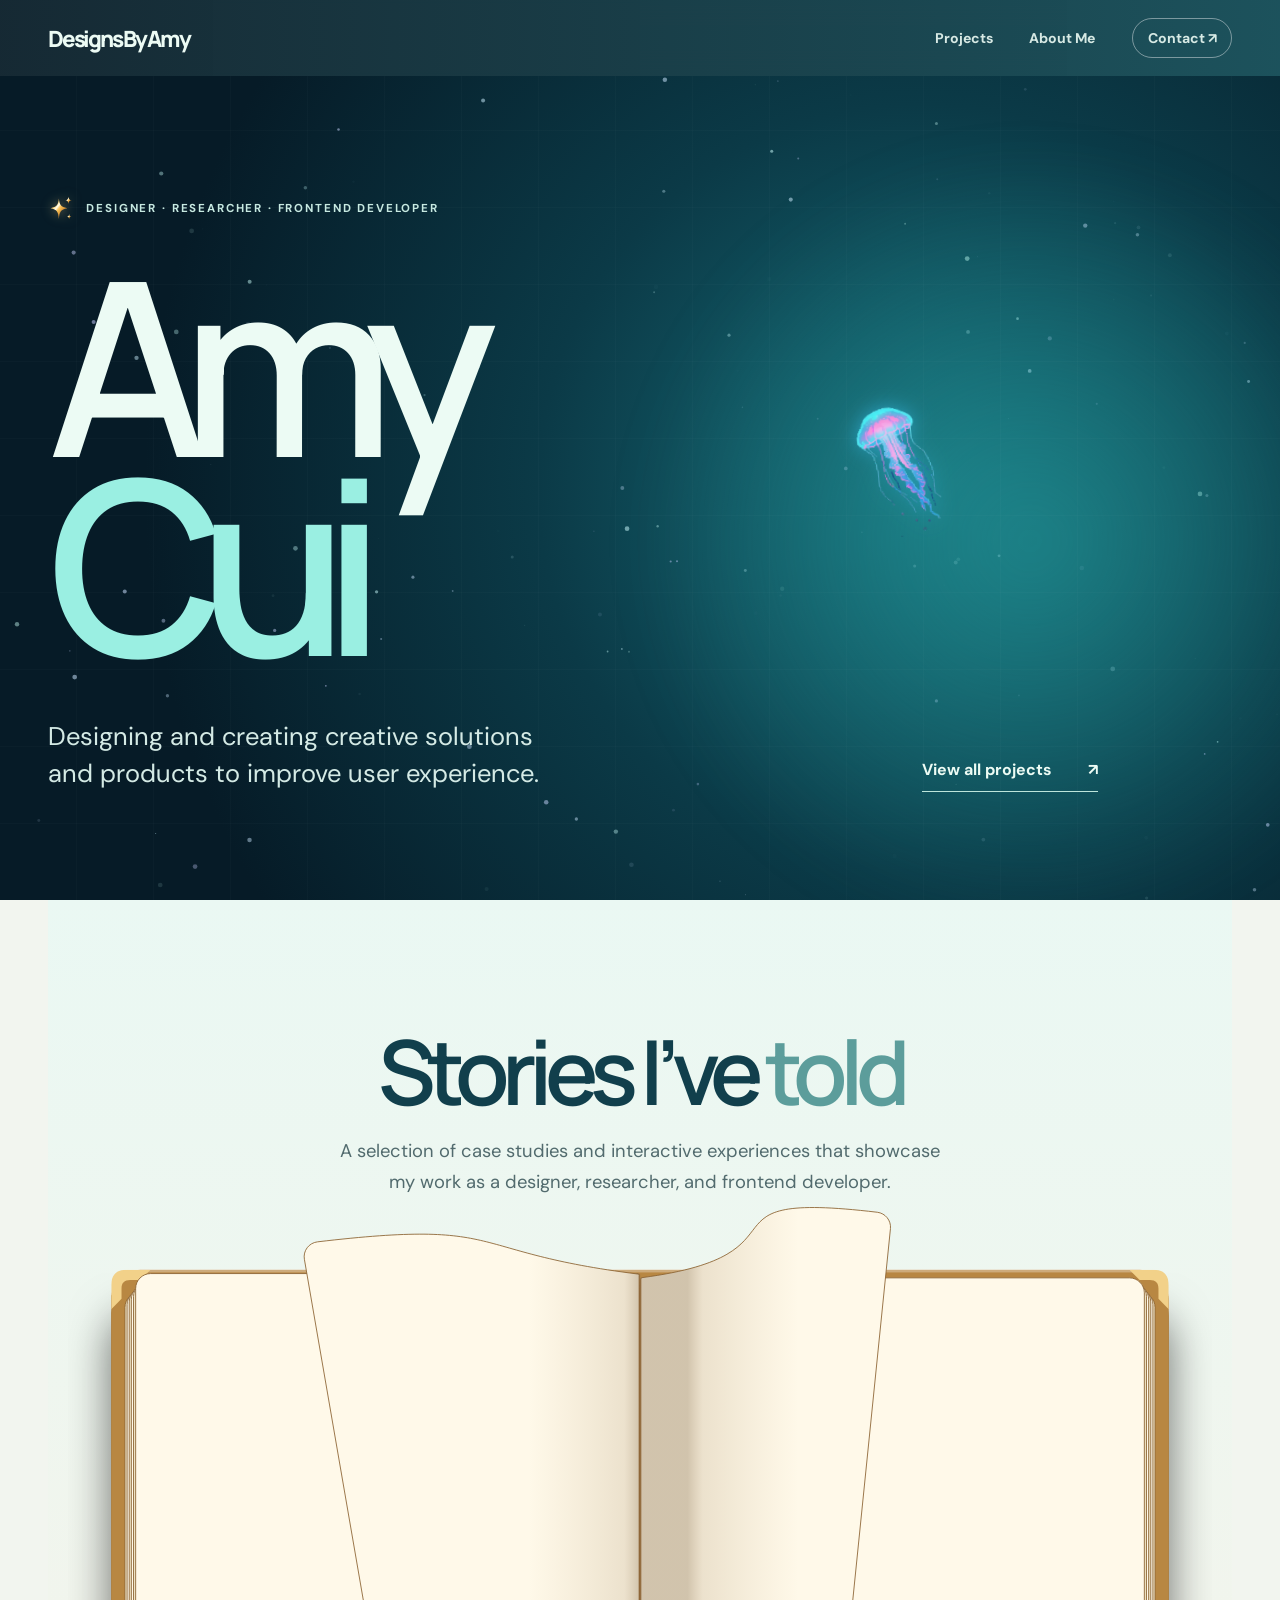
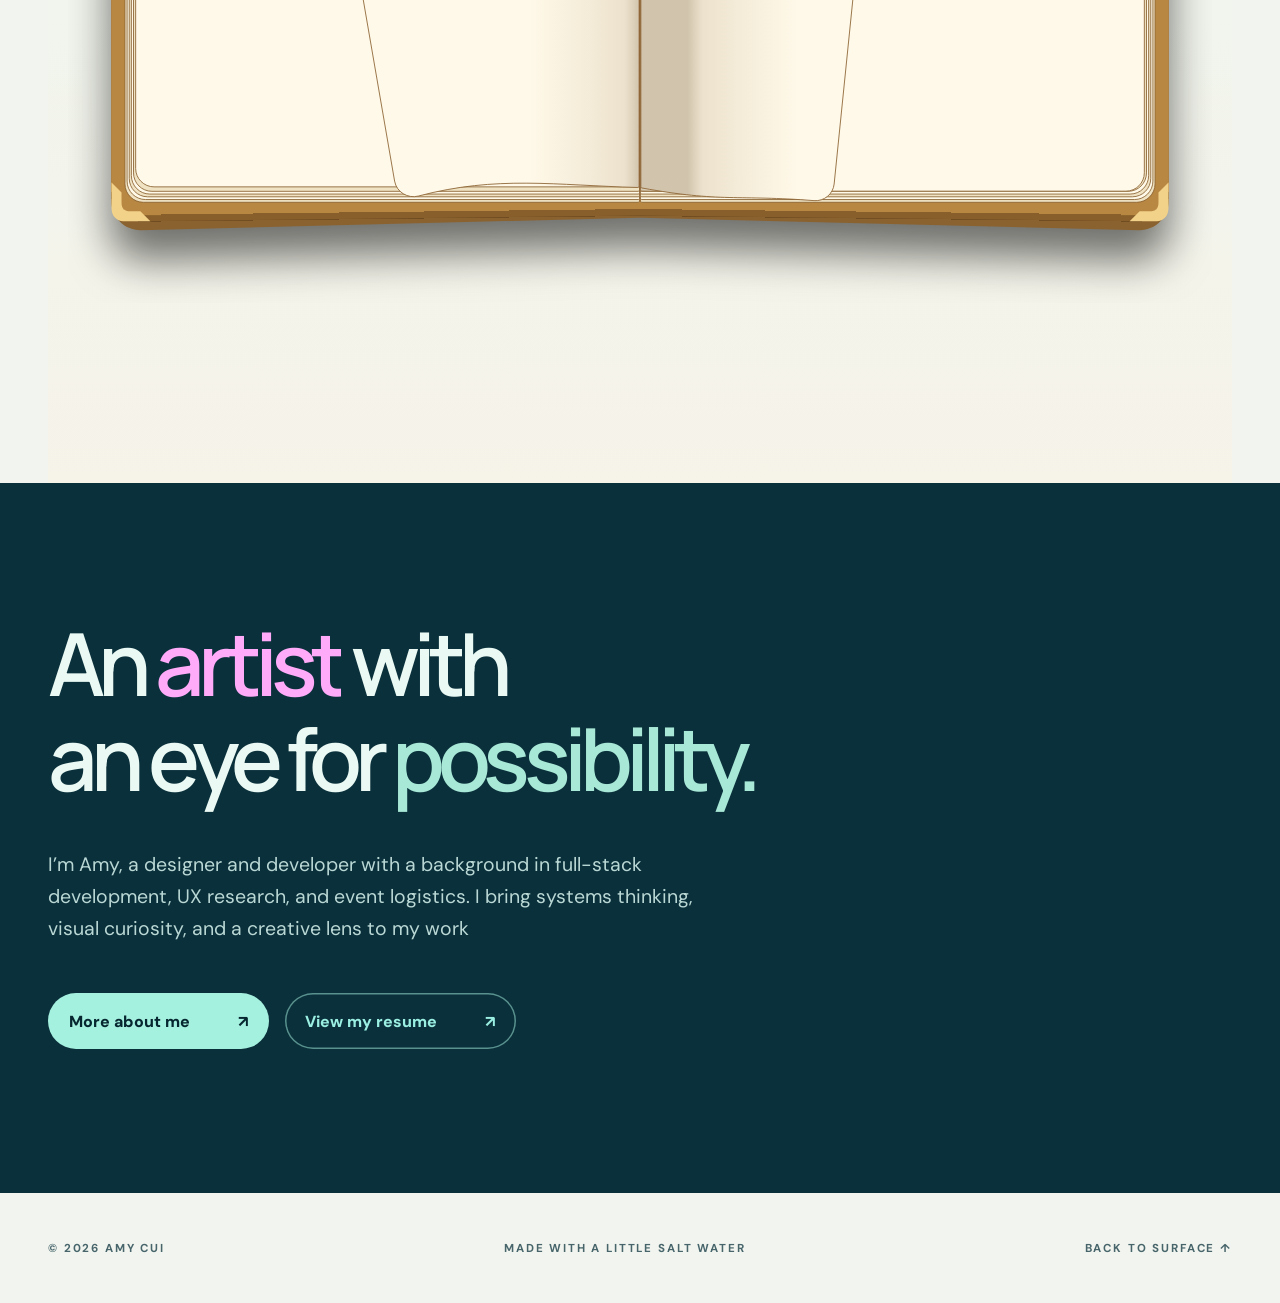
==== commit 1b65bfad: "Homepage: centre the stories title and blurb over the book Co-Authored-By: Claude Opus 5.5 <noreply@" ====
--- a/index.html
+++ b/index.html
@@ -9,7 +9,7 @@
       content="Amy Cui — designer, researcher, and frontend developer."
     />
     <title>Amy Cui — Design in motion</title>
-    <link rel="stylesheet" href="styles.css?v=46" />
+    <link rel="stylesheet" href="styles.css?v=47" />
     <script src="script.js?v=46" defer></script>
   </head>
   <body class="home-page">
--- a/styles.css
+++ b/styles.css
@@ -993,7 +993,7 @@
 }
 
 /* Pixel jellyfish and pop-up storybook */
-.hero .jellyfish{display:none}.book-stories{padding-block:8rem;background:linear-gradient(180deg,#eaf8f3 0%,#f6f3e9 100%)}.story-heading{display:grid;gap:1.4rem;margin-bottom:3.5rem}.story-heading h2{font:600 clamp(3.4rem,7vw,7.6rem)/.95 Manrope,sans-serif;letter-spacing:-.09em;margin:0;color:#113f4c}.story-heading h2 em{font-style:normal;color:#5c9d9b}.story-heading>p:last-child{margin:0;max-width:620px;font-size:1.15rem;line-height:1.7;color:#526b6e}.storybook{position:relative;padding:1.25rem 0 3.6rem}.book-nav{display:flex;align-items:center;justify-content:center;gap:1.4rem;margin-top:1.6rem}.book-arrow{display:grid;place-items:center;width:2.6rem;height:2.6rem;padding:0;border:0;border-radius:50%;background:none;color:#b88742;cursor:pointer;transition:color .2s,background .2s,transform .2s}.book-arrow svg{width:70%;fill:none;stroke:currentColor;stroke-width:2.8;stroke-linecap:round;stroke-linejoin:round}.book-arrow:hover,.book-arrow:focus-visible{color:#8a6230;background:#b887421f;outline:none;transform:scale(1.08)}.book-arrow:focus-visible{box-shadow:0 0 0 2px #8a6230}.book-dots{display:flex;gap:.7rem}.book-dots i{width:.7rem;height:.7rem;border-radius:50%;background:#dcc39c;transition:background .25s,transform .25s}.book-dots i.is-current{background:#8a6230;transform:scale(1.15)}@media(max-width:850px){.story-heading{display:block}.story-heading h2{margin:1rem 0}.book-stories{padding-block:5rem}}
+.hero .jellyfish{display:none}.book-stories{padding-block:8rem;background:linear-gradient(180deg,#eaf8f3 0%,#f6f3e9 100%)}.story-heading{display:grid;gap:1.4rem;justify-items:center;text-align:center;margin-bottom:3.5rem}.story-heading h2{font:600 clamp(3.4rem,7vw,7.6rem)/.95 Manrope,sans-serif;letter-spacing:-.09em;margin:0;color:#113f4c}.story-heading h2 em{font-style:normal;color:#5c9d9b}.story-heading>p:last-child{margin:0;max-width:620px;font-size:1.15rem;line-height:1.7;color:#526b6e}.storybook{position:relative;padding:1.25rem 0 3.6rem}.book-nav{display:flex;align-items:center;justify-content:center;gap:1.4rem;margin-top:1.6rem}.book-arrow{display:grid;place-items:center;width:2.6rem;height:2.6rem;padding:0;border:0;border-radius:50%;background:none;color:#b88742;cursor:pointer;transition:color .2s,background .2s,transform .2s}.book-arrow svg{width:70%;fill:none;stroke:currentColor;stroke-width:2.8;stroke-linecap:round;stroke-linejoin:round}.book-arrow:hover,.book-arrow:focus-visible{color:#8a6230;background:#b887421f;outline:none;transform:scale(1.08)}.book-arrow:focus-visible{box-shadow:0 0 0 2px #8a6230}.book-dots{display:flex;gap:.7rem}.book-dots i{width:.7rem;height:.7rem;border-radius:50%;background:#dcc39c;transition:background .25s,transform .25s}.book-dots i.is-current{background:#8a6230;transform:scale(1.15)}@media(max-width:850px){.story-heading{display:block}.story-heading h2{margin:1rem 0}.book-stories{padding-block:5rem}}
 
 
 /* Scrollable scrapbook journey */
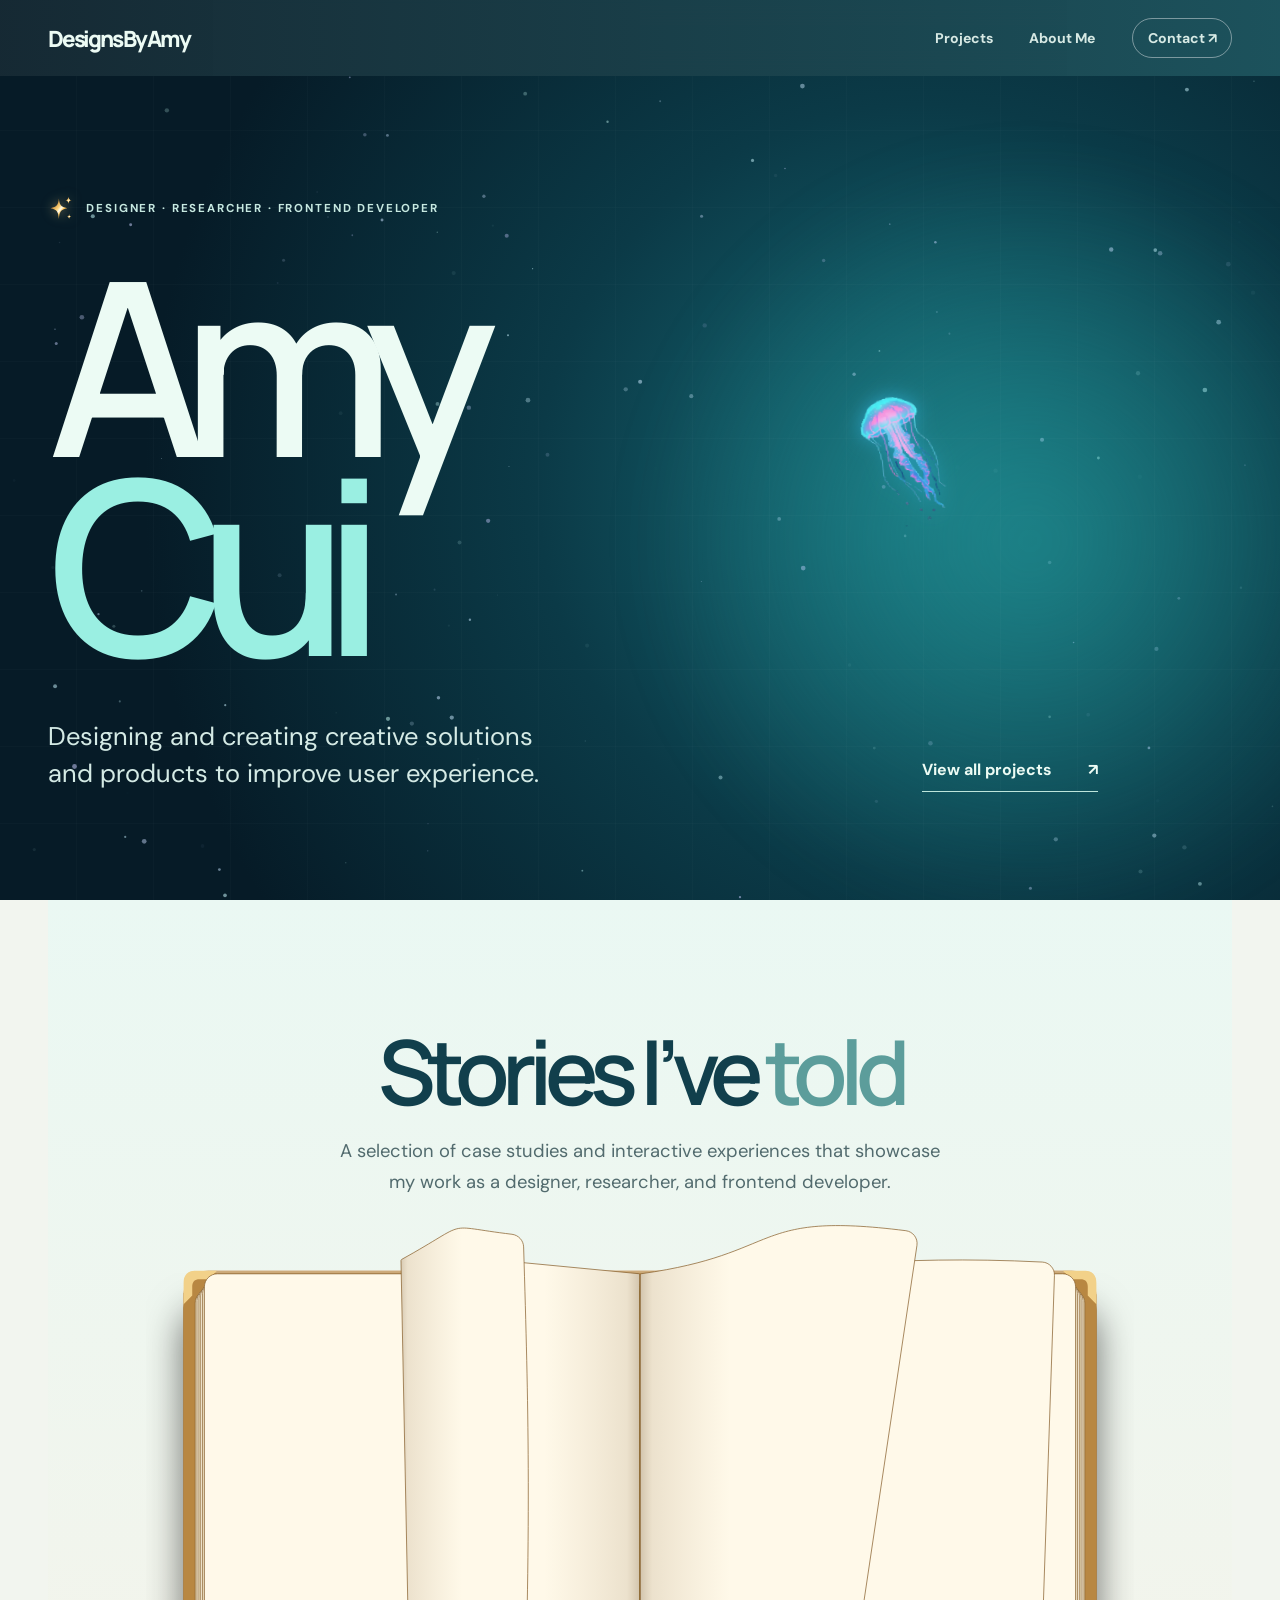
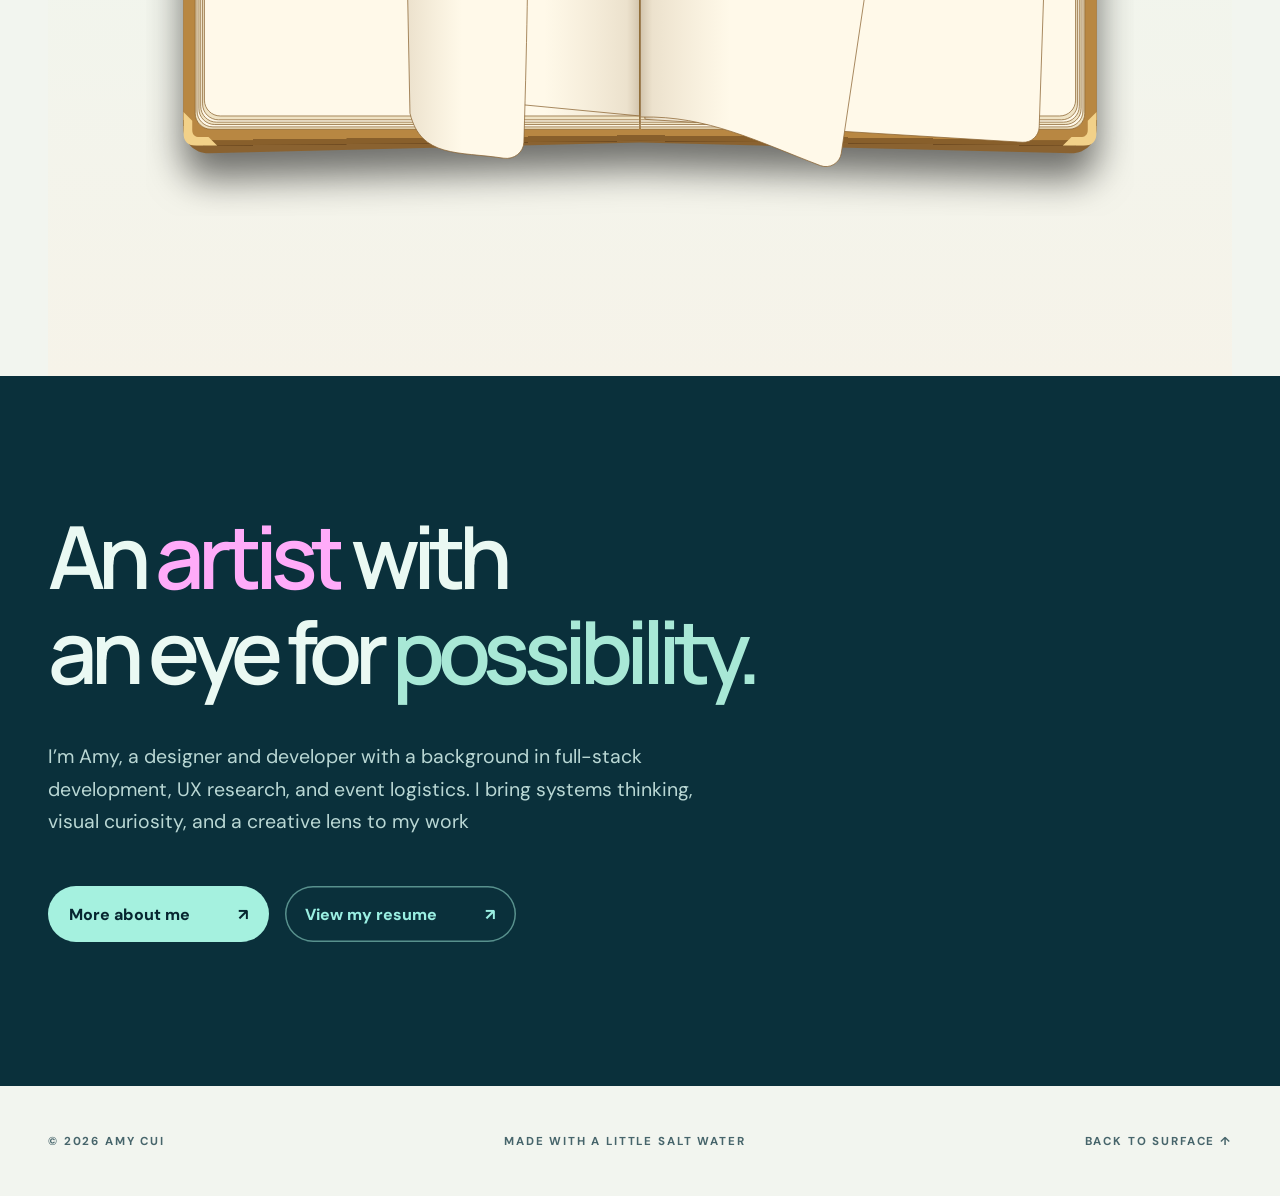
==== commit 7ac44753: "Homepage: brown pixel arrows beside the book; size the book to fit short screens Co-Authored-By: Cla" ====
--- a/index.html
+++ b/index.html
@@ -9,8 +9,8 @@
       content="Amy Cui — designer, researcher, and frontend developer."
     />
     <title>Amy Cui — Design in motion</title>
-    <link rel="stylesheet" href="styles.css?v=47" />
-    <script src="script.js?v=46" defer></script>
+    <link rel="stylesheet" href="styles.css?v=48" />
+    <script src="script.js?v=47" defer></script>
   </head>
   <body class="home-page">
     <a class="skip-link" href="#featured">Skip to featured projects</a>
@@ -243,9 +243,9 @@
             </div>
           </div>
           <nav class="book-nav" aria-label="Highlighted stories">
-            <button class="book-arrow book-arrow-prev" type="button" aria-label="Previous story"><svg viewBox="0 0 24 24" aria-hidden="true"><path d="M14.5 5 7.5 12l7 7"/></svg></button>
+            <button class="book-arrow book-arrow-prev" type="button" aria-label="Previous story"><svg viewBox="0 0 13 11" shape-rendering="crispEdges" aria-hidden="true"><path fill="#5a3a17" d="M5 0h2v1h-2zM4 1h1v1h-1zM6 1h1v1h-1zM3 2h1v1h-1zM6 2h1v1h-1zM2 3h1v1h-1zM6 3h7v1h-7zM1 4h1v1h-1zM12 4h1v1h-1zM0 5h1v1h-1zM12 5h1v1h-1zM1 6h1v1h-1zM12 6h1v1h-1zM2 7h1v1h-1zM6 7h7v1h-7zM3 8h1v1h-1zM6 8h1v1h-1zM4 9h1v1h-1zM6 9h1v1h-1zM5 10h2v1h-2z"/><path fill="#b88742" d="M5 2h1v1h-1zM4 3h2v1h-2zM3 4h4v1h-4zM11 4h1v1h-1zM1 5h11v1h-11zM3 6h4v1h-4zM4 7h2v1h-2zM5 8h1v1h-1z"/><path fill="#f2d189" d="M5 1h1v1h-1zM4 2h1v1h-1zM3 3h1v1h-1zM2 4h1v1h-1zM7 4h4v1h-4z"/><path fill="#8a6230" d="M2 6h1v1h-1zM7 6h5v1h-5zM3 7h1v1h-1zM4 8h1v1h-1zM5 9h1v1h-1z"/></svg></button>
             <span class="book-dots" aria-hidden="true"></span>
-            <button class="book-arrow book-arrow-next" type="button" aria-label="Next story"><svg viewBox="0 0 24 24" aria-hidden="true"><path d="M9.5 5l7 7-7 7"/></svg></button>
+            <button class="book-arrow book-arrow-next" type="button" aria-label="Next story"><svg viewBox="0 0 13 11" shape-rendering="crispEdges" aria-hidden="true"><path fill="#5a3a17" d="M5 0h2v1h-2zM4 1h1v1h-1zM6 1h1v1h-1zM3 2h1v1h-1zM6 2h1v1h-1zM2 3h1v1h-1zM6 3h7v1h-7zM1 4h1v1h-1zM12 4h1v1h-1zM0 5h1v1h-1zM12 5h1v1h-1zM1 6h1v1h-1zM12 6h1v1h-1zM2 7h1v1h-1zM6 7h7v1h-7zM3 8h1v1h-1zM6 8h1v1h-1zM4 9h1v1h-1zM6 9h1v1h-1zM5 10h2v1h-2z"/><path fill="#b88742" d="M5 2h1v1h-1zM4 3h2v1h-2zM3 4h4v1h-4zM11 4h1v1h-1zM1 5h11v1h-11zM3 6h4v1h-4zM4 7h2v1h-2zM5 8h1v1h-1z"/><path fill="#f2d189" d="M5 1h1v1h-1zM4 2h1v1h-1zM3 3h1v1h-1zM2 4h1v1h-1zM7 4h4v1h-4z"/><path fill="#8a6230" d="M2 6h1v1h-1zM7 6h5v1h-5zM3 7h1v1h-1zM4 8h1v1h-1zM5 9h1v1h-1z"/></svg></button>
           </nav>
         </div>
       </section>
--- a/styles.css
+++ b/styles.css
@@ -993,7 +993,7 @@
 }
 
 /* Pixel jellyfish and pop-up storybook */
-.hero .jellyfish{display:none}.book-stories{padding-block:8rem;background:linear-gradient(180deg,#eaf8f3 0%,#f6f3e9 100%)}.story-heading{display:grid;gap:1.4rem;justify-items:center;text-align:center;margin-bottom:3.5rem}.story-heading h2{font:600 clamp(3.4rem,7vw,7.6rem)/.95 Manrope,sans-serif;letter-spacing:-.09em;margin:0;color:#113f4c}.story-heading h2 em{font-style:normal;color:#5c9d9b}.story-heading>p:last-child{margin:0;max-width:620px;font-size:1.15rem;line-height:1.7;color:#526b6e}.storybook{position:relative;padding:1.25rem 0 3.6rem}.book-nav{display:flex;align-items:center;justify-content:center;gap:1.4rem;margin-top:1.6rem}.book-arrow{display:grid;place-items:center;width:2.6rem;height:2.6rem;padding:0;border:0;border-radius:50%;background:none;color:#b88742;cursor:pointer;transition:color .2s,background .2s,transform .2s}.book-arrow svg{width:70%;fill:none;stroke:currentColor;stroke-width:2.8;stroke-linecap:round;stroke-linejoin:round}.book-arrow:hover,.book-arrow:focus-visible{color:#8a6230;background:#b887421f;outline:none;transform:scale(1.08)}.book-arrow:focus-visible{box-shadow:0 0 0 2px #8a6230}.book-dots{display:flex;gap:.7rem}.book-dots i{width:.7rem;height:.7rem;border-radius:50%;background:#dcc39c;transition:background .25s,transform .25s}.book-dots i.is-current{background:#8a6230;transform:scale(1.15)}@media(max-width:850px){.story-heading{display:block}.story-heading h2{margin:1rem 0}.book-stories{padding-block:5rem}}
+.hero .jellyfish{display:none}.book-stories{padding-block:8rem;background:linear-gradient(180deg,#eaf8f3 0%,#f6f3e9 100%)}.story-heading{display:grid;gap:1.4rem;justify-items:center;text-align:center;margin-bottom:3.5rem}.story-heading h2{font:600 clamp(3.4rem,7vw,7.6rem)/.95 Manrope,sans-serif;letter-spacing:-.09em;margin:0;color:#113f4c}.story-heading h2 em{font-style:normal;color:#5c9d9b}.story-heading>p:last-child{margin:0;max-width:620px;font-size:1.15rem;line-height:1.7;color:#526b6e}.storybook{position:relative;padding:1.25rem 0 3.6rem}.book-nav{display:flex;align-items:center;justify-content:center;gap:1.4rem;margin-top:1.6rem}.book-arrow{position:absolute;z-index:3;top:calc(1rem + 327px * var(--s));translate:0 -50%;width:3.25rem;padding:.3rem;border:0;background:none;cursor:pointer;transition:transform .15s steps(2)}.book-arrow-prev{right:calc(50% + 720px * var(--s) + .4rem)}.book-arrow-next{left:calc(50% + 720px * var(--s) + .4rem)}.book-arrow svg{display:block;width:100%;filter:drop-shadow(3px 3px 0 #5a3a1740)}.book-arrow-next svg{scale:-1 1}.book-arrow-prev:hover,.book-arrow-prev:focus-visible{transform:translateX(-4px)}.book-arrow-next:hover,.book-arrow-next:focus-visible{transform:translateX(4px)}.book-arrow:active{transform:scale(.92)}.book-arrow:focus-visible{outline:2px solid #8a6230;outline-offset:2px}.book-dots{display:flex;gap:.7rem}.book-dots i{width:.7rem;height:.7rem;border-radius:50%;background:#dcc39c;transition:background .25s,transform .25s}.book-dots i.is-current{background:#8a6230;transform:scale(1.15)}@media(max-width:850px){.story-heading{display:block}.story-heading h2{margin:1rem 0}.book-stories{padding-block:5rem}}
 
 
 /* Scrollable scrapbook journey */
@@ -1046,11 +1046,10 @@
 
 /* Storybook: Amy's open-book art (assets/book-home.svg) with the project spreads scrolling over its pages,
    plus a cover-and-pages opening */
-.storybook{padding:1rem 0 3.6rem}
+.storybook{--s:.8;padding:1rem 0 3.6rem}
 .pixel-book{
   /* The element is the book's cover box: 1236x654 at (102,86) in the 1440x825 art.
      --s (px per art unit) is set by script.js. */
-  --s:.8;
   position:relative;isolation:isolate;margin:0 auto;
   width:calc(1236px * var(--s));height:calc(654px * var(--s));
   font:calc(var(--s) * 15.6px)/1.6 "DM Sans",sans-serif;
@@ -1124,6 +1123,7 @@
 /* Phones: one page per card instead of the open-book spread */
 @media(max-width:700px){
   .storybook{padding:0 0 5rem}
+  .book-arrow{position:static;translate:none;width:2.75rem}
   .pixel-book{width:100%;height:auto;font-size:15px}
   .book-art{display:none}
   .book-carousel{height:auto}
